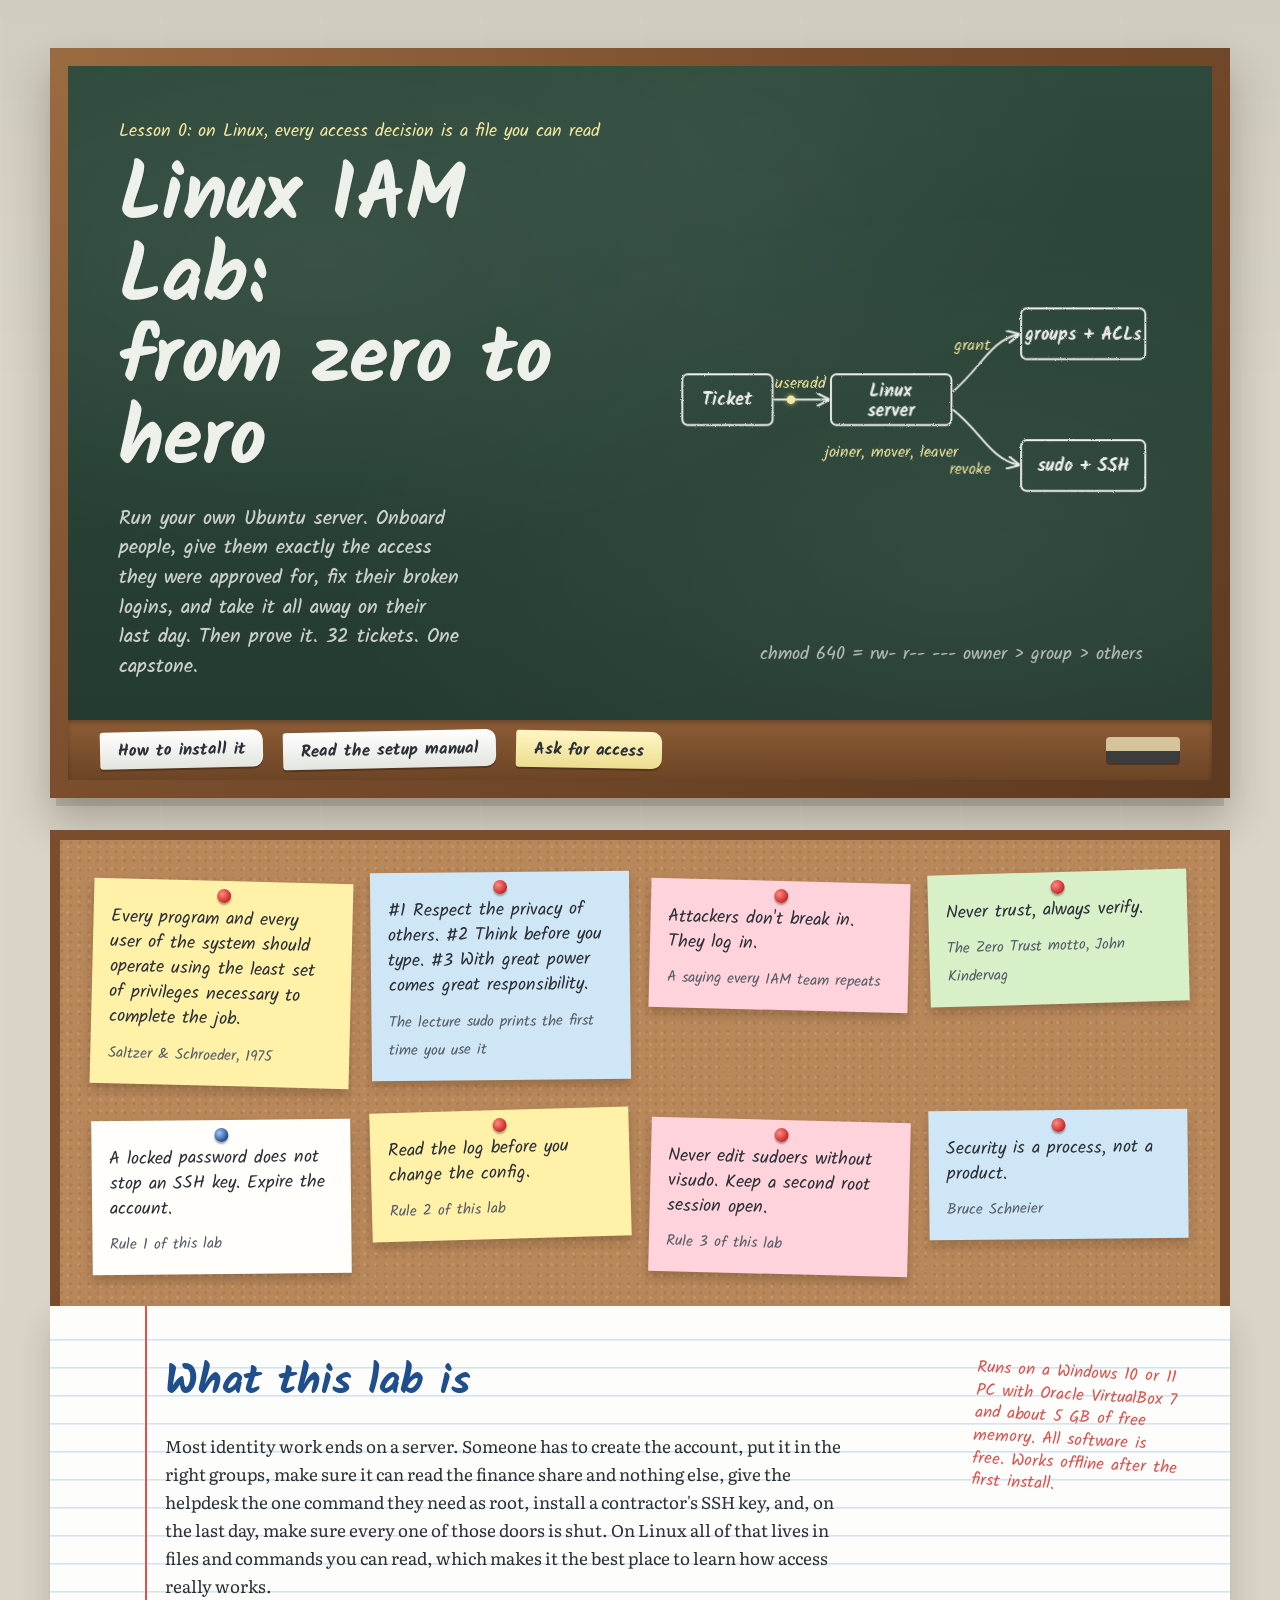
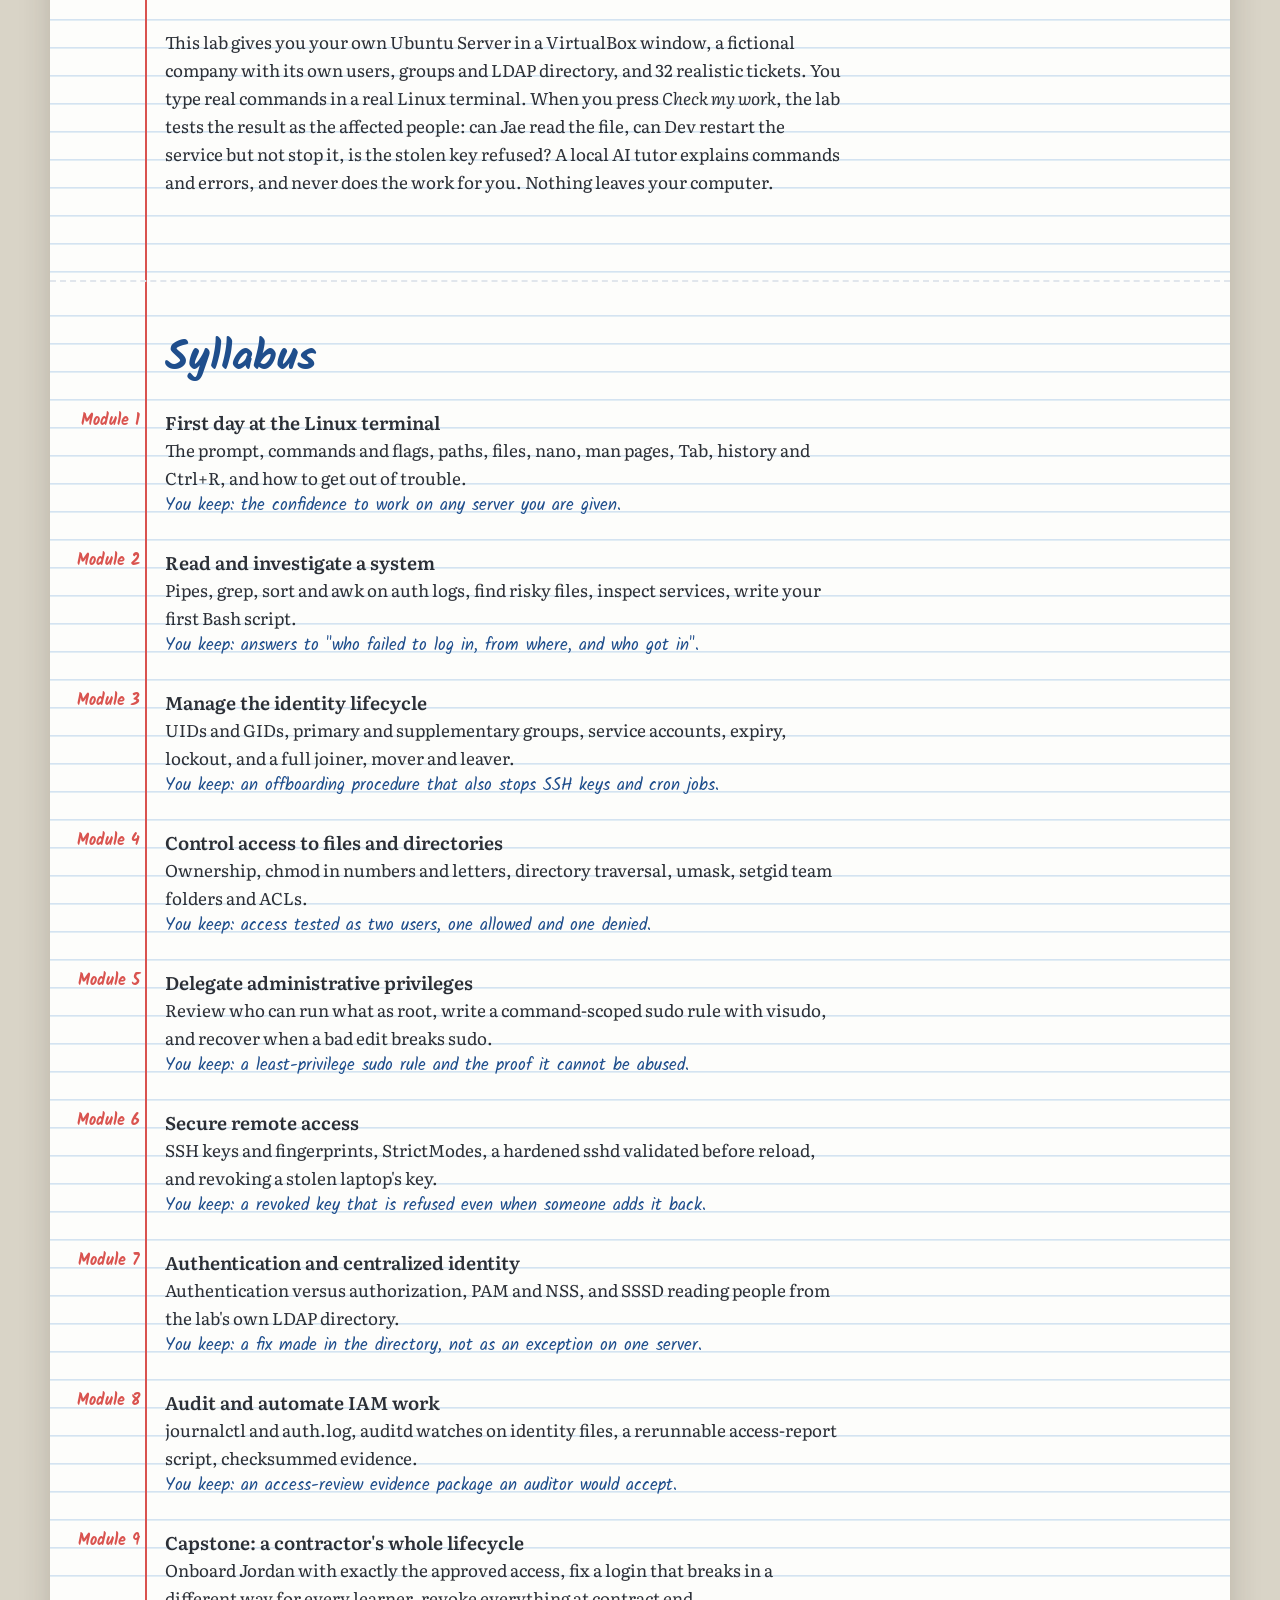
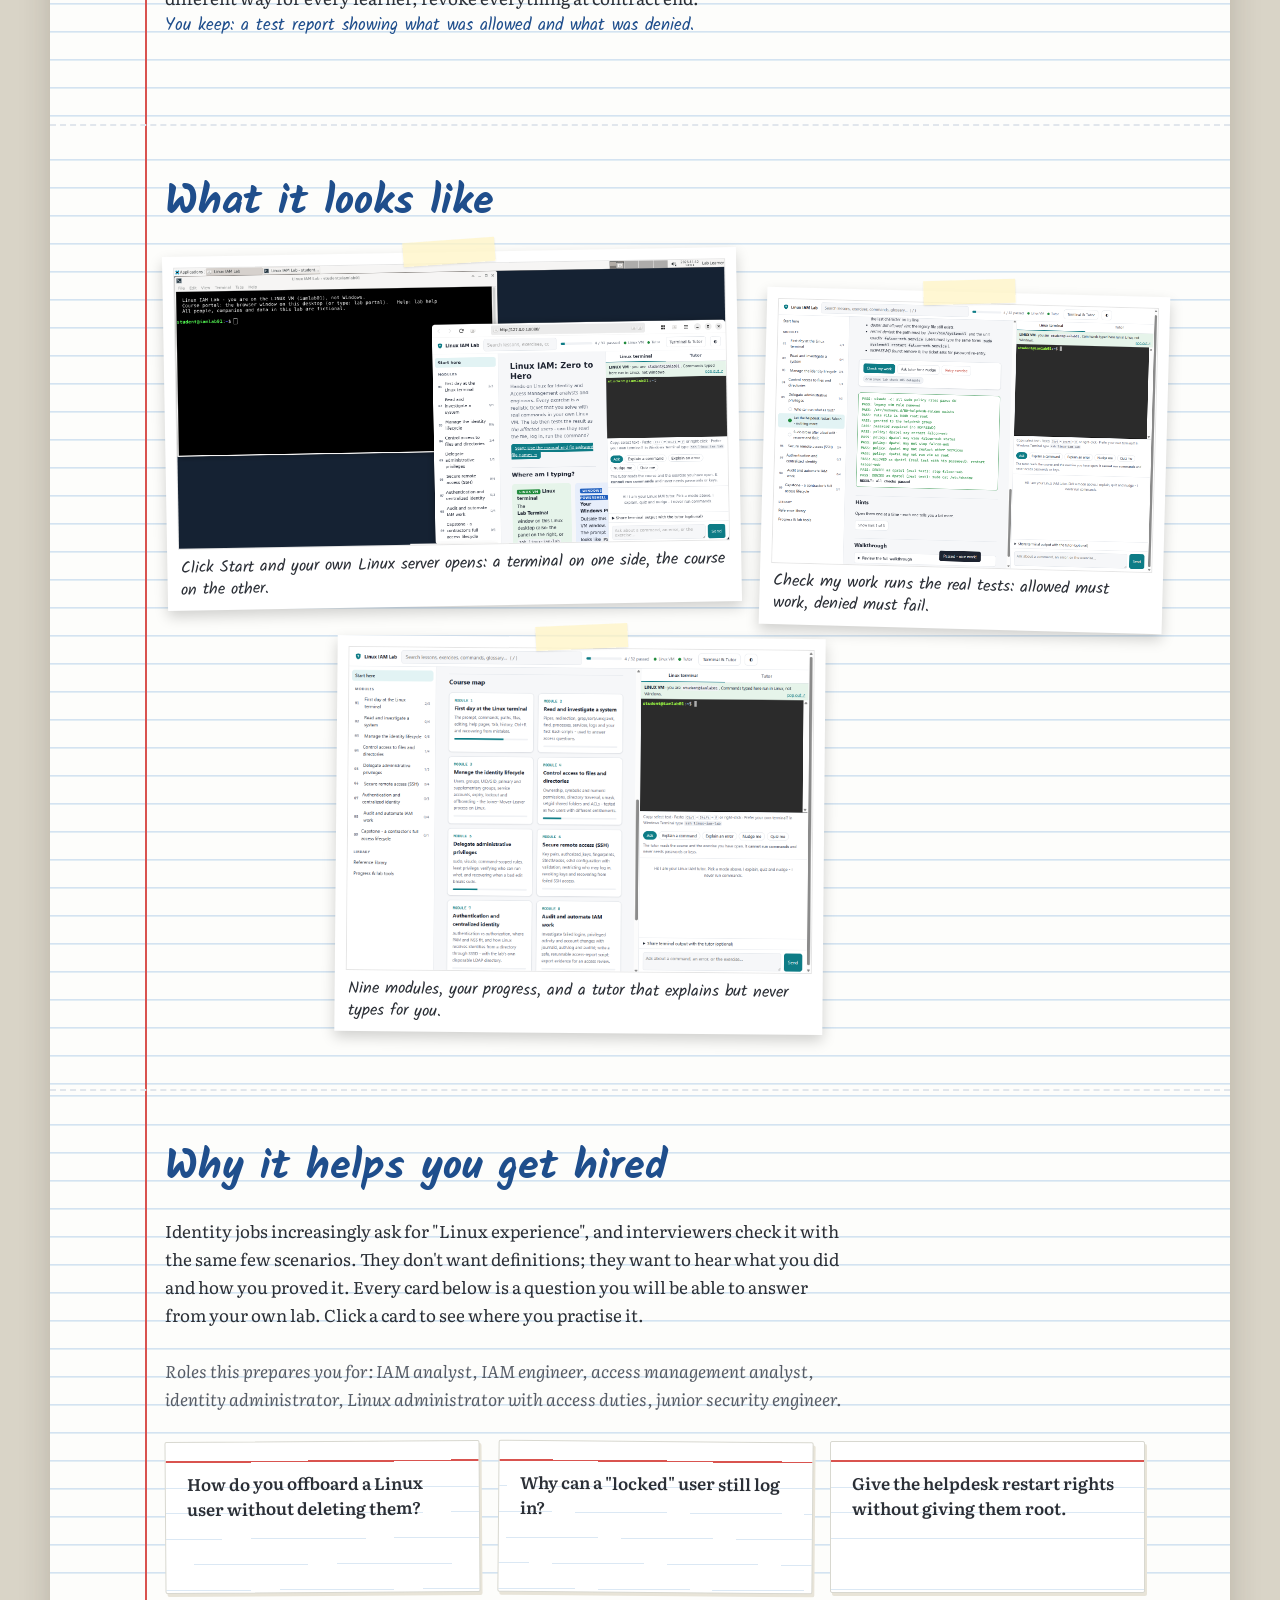
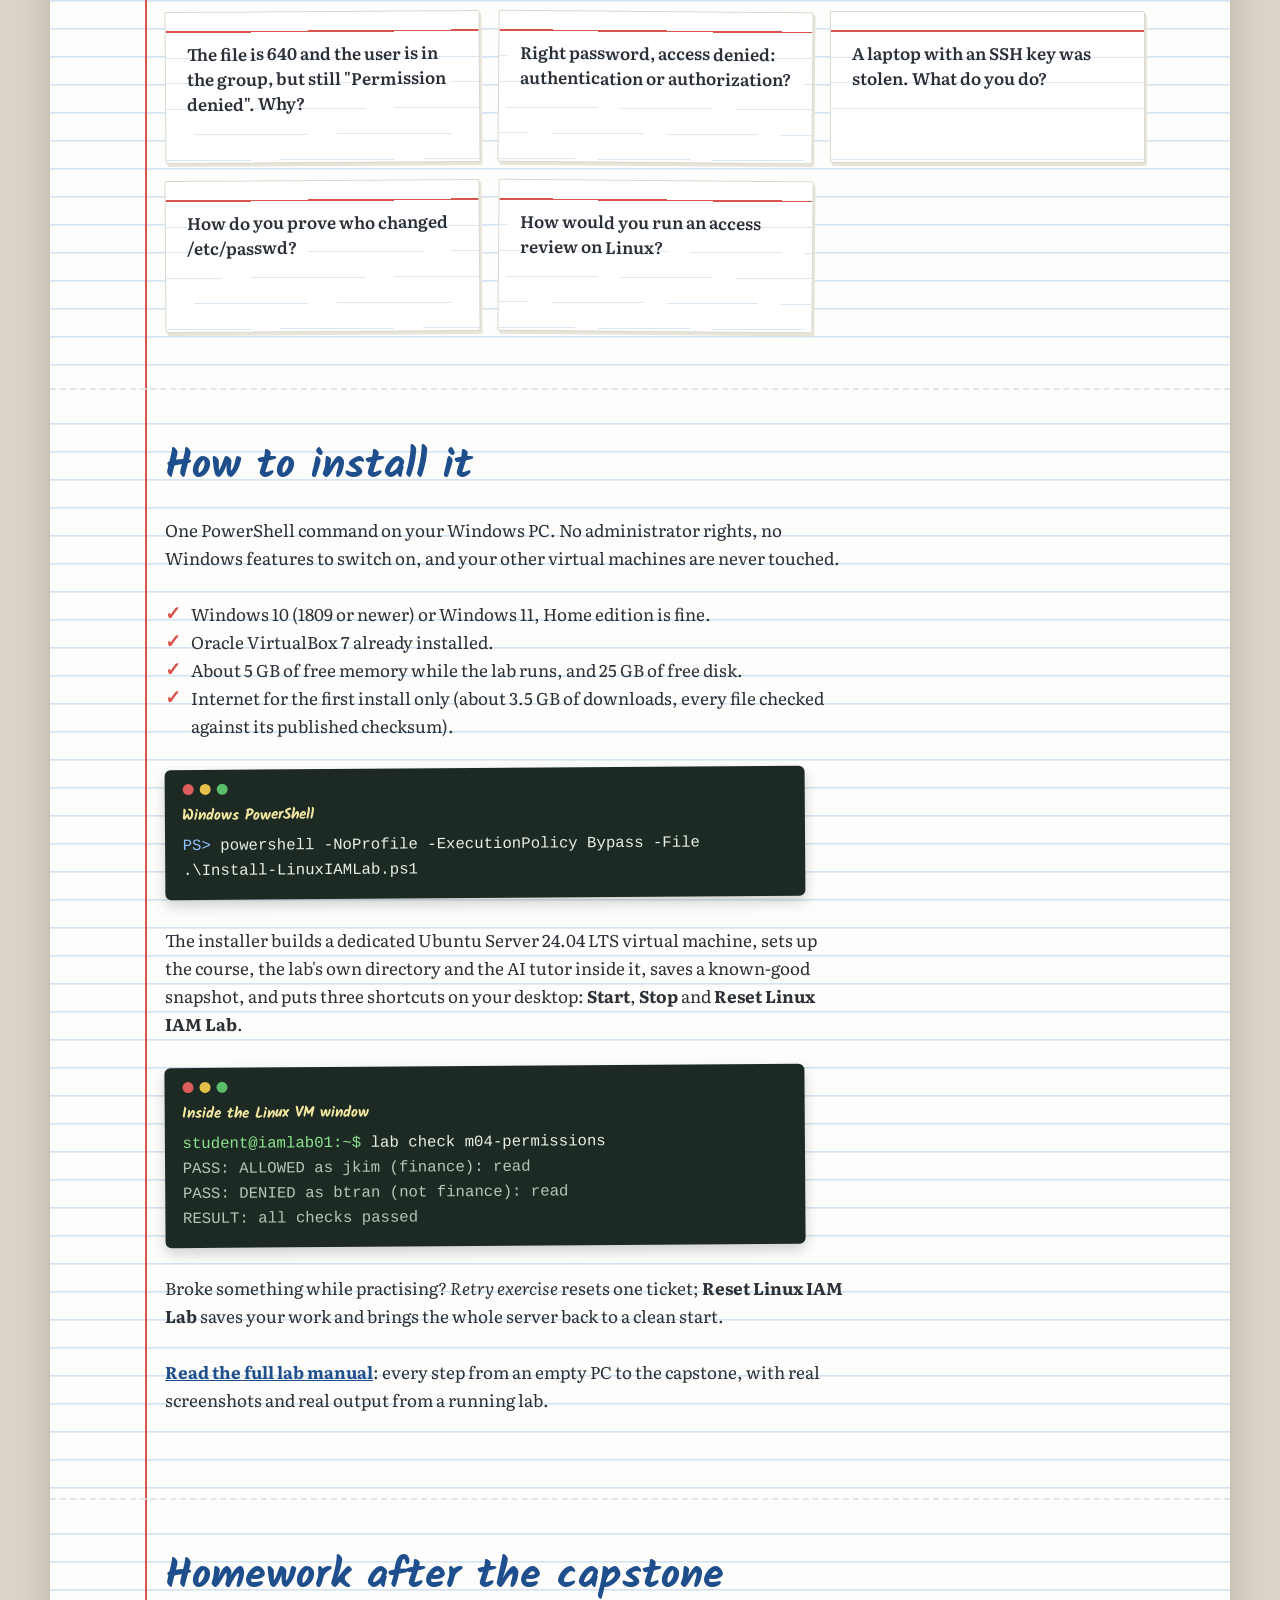
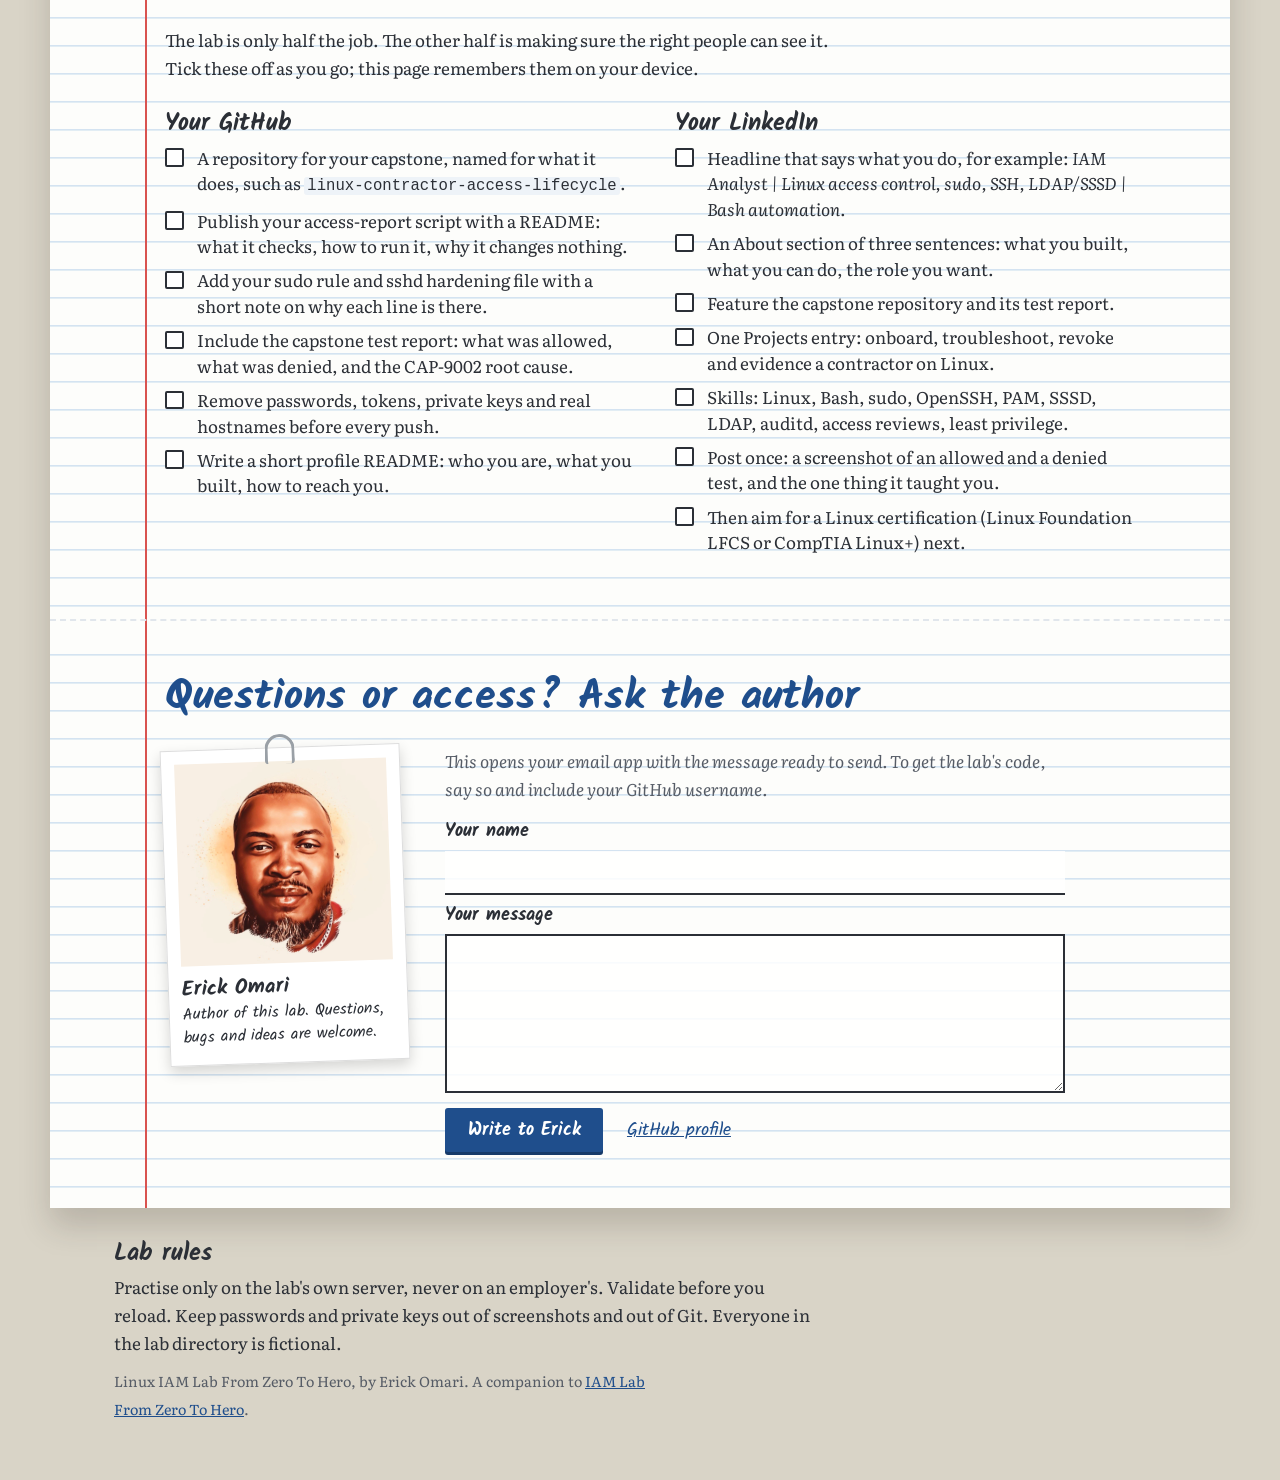
==== landing/index.html @ 00785019 "Linux IAM Zero-to-Hero lab: installer, VM course, tests, landing page and manual Windows installer a" ====
<!doctype html>
<html lang="en">
<head>
  <meta charset="utf-8" />
  <meta name="viewport" content="width=device-width, initial-scale=1" />
  <title>Linux IAM Lab From Zero To Hero</title>
  <meta name="description" content="A hands-on Linux lab for Identity and Access Management: your own Ubuntu server, real users, groups, permissions, sudo, SSH keys, PAM, SSSD and LDAP, 32 checked tickets and a contractor capstone." />
  <meta name="author" content="Erick Omari" />
  <meta property="og:title" content="Linux IAM Lab From Zero To Hero" />
  <meta property="og:description" content="Grant, troubleshoot, audit and revoke access on a real Linux server. 9 modules, 32 tickets, one capstone." />
  <meta property="og:image" content="img/01-linux-desktop.png" />
  <link rel="icon" href="img/favicon.svg" type="image/svg+xml" />
  <link rel="preconnect" href="https://fonts.googleapis.com" />
  <link rel="preconnect" href="https://fonts.gstatic.com" crossorigin />
  <link href="https://fonts.googleapis.com/css2?family=Kalam:wght@300;400;700&family=Literata:ital,opsz,wght@0,7..72,400;0,7..72,600;1,7..72,400&display=swap" rel="stylesheet" />
  <link rel="stylesheet" href="styles.css" />
</head>
<body>
  <a class="skip" href="#main">Skip to the lesson</a>

  <!-- The classroom wall: the one loud thing on the page -->
  <header class="wall">
    <div class="board">
      <div class="board__surface">
        <p class="board__date">Lesson 0: on Linux, every access decision is a file you can read</p>
        <h1 id="board-title" class="chalk chalk--title"><span class="write">Linux IAM Lab:</span> <span class="write write--2">from zero to hero</span></h1>
        <p id="board-sub" class="chalk board__sub">
          Run your own Ubuntu server. Onboard people, give them exactly the access
          they were approved for, fix their broken logins, and take it all away on
          their last day. Then prove it. 32 tickets. One capstone.
        </p>

        <svg class="board__diagram" viewBox="0 0 520 250" aria-hidden="true">
          <defs>
            <filter id="chalky" x="-5%" y="-5%" width="110%" height="110%">
              <feTurbulence type="fractalNoise" baseFrequency="0.9" numOctaves="2" seed="3" />
              <feDisplacementMap in="SourceGraphic" scale="2.2" />
            </filter>
            <marker id="tip" viewBox="0 0 10 10" refX="8" refY="5" markerWidth="7" markerHeight="7" orient="auto">
              <path d="M0 0 L10 5 L0 10" fill="none" stroke="#eef0ea" stroke-width="1.6" />
            </marker>
          </defs>
          <g class="draw" filter="url(#chalky)" fill="none" stroke="#eef0ea" stroke-width="2" stroke-linecap="round">
            <rect pathLength="1" x="12" y="98" width="96" height="54" rx="6" />
            <rect pathLength="1" x="170" y="98" width="128" height="54" rx="6" />
            <rect pathLength="1" x="372" y="28" width="132" height="54" rx="6" />
            <rect pathLength="1" x="372" y="168" width="132" height="54" rx="6" />
            <path pathLength="1" d="M110 125 L166 125" marker-end="url(#tip)" />
            <path pathLength="1" d="M300 116 C330 90, 340 62, 368 56" marker-end="url(#tip)" />
            <path pathLength="1" d="M300 136 C330 160, 340 188, 368 194" marker-end="url(#tip)" />
          </g>
          <g class="chalk-svg-text" filter="url(#chalky)">
            <text x="60" y="131" text-anchor="middle">Ticket</text>
            <text x="234" y="122" text-anchor="middle">Linux</text>
            <text x="234" y="143" text-anchor="middle">server</text>
            <text x="438" y="61" text-anchor="middle">groups + ACLs</text>
            <text x="438" y="201" text-anchor="middle">sudo + SSH</text>
            <text x="138" y="112" text-anchor="middle" class="tiny">useradd</text>
            <text x="320" y="72" text-anchor="middle" class="tiny">grant</text>
            <text x="318" y="204" text-anchor="middle" class="tiny">revoke</text>
            <text x="234" y="186" text-anchor="middle" class="tiny">joiner, mover, leaver</text>
          </g>
          <g class="chalk-dots" aria-hidden="true">
            <circle r="4.5" opacity="0"><animateMotion dur="3.2s" begin="2.8s" repeatCount="indefinite" calcMode="linear" keyPoints="0;1;1" keyTimes="0;0.3;1" path="M110 125 L166 125" /><animate attributeName="opacity" dur="3.2s" begin="2.8s" repeatCount="indefinite" values="1;1;0;0" keyTimes="0;0.3;0.31;1" /></circle>
            <circle r="4.5" opacity="0"><animateMotion dur="3.2s" begin="2.8s" repeatCount="indefinite" calcMode="linear" keyPoints="0;0;1;1" keyTimes="0;0.36;0.78;1" path="M300 116 C330 90, 340 62, 368 56" /><animate attributeName="opacity" dur="3.2s" begin="2.8s" repeatCount="indefinite" values="0;0;1;1;0;0" keyTimes="0;0.35;0.36;0.78;0.79;1" /></circle>
            <circle r="4.5" opacity="0"><animateMotion dur="3.2s" begin="2.8s" repeatCount="indefinite" calcMode="linear" keyPoints="0;0;1;1" keyTimes="0;0.36;0.78;1" path="M300 136 C330 160, 340 188, 368 194" /><animate attributeName="opacity" dur="3.2s" begin="2.8s" repeatCount="indefinite" values="0;0;1;1;0;0" keyTimes="0;0.35;0.36;0.78;0.79;1" /></circle>
          </g>
        </svg>
      </div>
      <div class="board__tray">
        <a class="chalkstick" href="#setup-title">How to install it</a>
        <a class="chalkstick" href="manual.html">Read the setup manual</a>
        <a class="chalkstick chalkstick--yellow" href="#contact-title" data-ask-access>Ask for access</a>
        <span class="eraser" aria-hidden="true"></span>
      </div>
    </div>

    <!-- Corkboard of quotes -->
    <section class="cork" aria-labelledby="quotes-title">
      <h2 id="quotes-title" class="visually-hidden">Words to remember</h2>
      <figure class="note note--yellow">
        <blockquote>Every program and every user of the system should operate using the least set of privileges necessary to complete the job.</blockquote>
        <figcaption>Saltzer &amp; Schroeder, 1975</figcaption>
      </figure>
      <figure class="note note--blue">
        <blockquote>#1 Respect the privacy of others. #2 Think before you type. #3 With great power comes great responsibility.</blockquote>
        <figcaption>The lecture sudo prints the first time you use it</figcaption>
      </figure>
      <figure class="note note--pink">
        <blockquote>Attackers don't break in. They log in.</blockquote>
        <figcaption>A saying every IAM team repeats</figcaption>
      </figure>
      <figure class="note note--green">
        <blockquote>Never trust, always verify.</blockquote>
        <figcaption>The Zero Trust motto, John Kindervag</figcaption>
      </figure>
      <figure class="note note--white">
        <blockquote>A locked password does not stop an SSH key. Expire the account.</blockquote>
        <figcaption>Rule 1 of this lab</figcaption>
      </figure>
      <figure class="note note--yellow">
        <blockquote>Read the log before you change the config.</blockquote>
        <figcaption>Rule 2 of this lab</figcaption>
      </figure>
      <figure class="note note--pink">
        <blockquote>Never edit sudoers without visudo. Keep a second root session open.</blockquote>
        <figcaption>Rule 3 of this lab</figcaption>
      </figure>
      <figure class="note note--blue">
        <blockquote>Security is a process, not a product.</blockquote>
        <figcaption>Bruce Schneier</figcaption>
      </figure>
    </section>
  </header>

  <main id="main" class="book">

    <!-- What the course is -->
    <section class="page" aria-labelledby="about-title">
      <h2 id="about-title" class="hand">What this lab is</h2>
      <p>
        Most identity work ends on a server. Someone has to create the account, put it in
        the right groups, make sure it can read the finance share and nothing else, give the
        helpdesk the one command they need as root, install a contractor's SSH key, and, on the
        last day, make sure every one of those doors is shut. On Linux all of that lives in
        files and commands you can read, which makes it the best place to learn how access
        really works.
      </p>
      <p>
        This lab gives you your own Ubuntu Server in a VirtualBox window, a fictional company
        with its own users, groups and LDAP directory, and 32 realistic tickets. You type real
        commands in a real Linux terminal. When you press <em>Check my work</em>, the lab tests
        the result as the affected people: can Jae read the file, can Dev restart the service but
        not stop it, is the stolen key refused? A local AI tutor explains commands and errors,
        and never does the work for you. Nothing leaves your computer.
      </p>
      <aside class="margin-note">Runs on a Windows 10 or 11 PC with Oracle VirtualBox 7 and about 5&nbsp;GB of free memory. All software is free. Works offline after the first install.</aside>
    </section>

    <!-- Syllabus: a real sequence, so it is numbered -->
    <section class="page" aria-labelledby="syllabus-title">
      <h2 id="syllabus-title" class="hand">Syllabus</h2>
      <ol class="syllabus">
        <li value="1">
          <h3>First day at the Linux terminal</h3>
          <p>The prompt, commands and flags, paths, files, nano, man pages, Tab, history and Ctrl+R, and how to get out of trouble.</p>
          <p class="proof">You keep: the confidence to work on any server you are given.</p>
        </li>
        <li value="2">
          <h3>Read and investigate a system</h3>
          <p>Pipes, grep, sort and awk on auth logs, find risky files, inspect services, write your first Bash script.</p>
          <p class="proof">You keep: answers to "who failed to log in, from where, and who got in".</p>
        </li>
        <li value="3">
          <h3>Manage the identity lifecycle</h3>
          <p>UIDs and GIDs, primary and supplementary groups, service accounts, expiry, lockout, and a full joiner, mover and leaver.</p>
          <p class="proof">You keep: an offboarding procedure that also stops SSH keys and cron jobs.</p>
        </li>
        <li value="4">
          <h3>Control access to files and directories</h3>
          <p>Ownership, chmod in numbers and letters, directory traversal, umask, setgid team folders and ACLs.</p>
          <p class="proof">You keep: access tested as two users, one allowed and one denied.</p>
        </li>
        <li value="5">
          <h3>Delegate administrative privileges</h3>
          <p>Review who can run what as root, write a command-scoped sudo rule with visudo, and recover when a bad edit breaks sudo.</p>
          <p class="proof">You keep: a least-privilege sudo rule and the proof it cannot be abused.</p>
        </li>
        <li value="6">
          <h3>Secure remote access</h3>
          <p>SSH keys and fingerprints, StrictModes, a hardened sshd validated before reload, and revoking a stolen laptop's key.</p>
          <p class="proof">You keep: a revoked key that is refused even when someone adds it back.</p>
        </li>
        <li value="7">
          <h3>Authentication and centralized identity</h3>
          <p>Authentication versus authorization, PAM and NSS, and SSSD reading people from the lab's own LDAP directory.</p>
          <p class="proof">You keep: a fix made in the directory, not as an exception on one server.</p>
        </li>
        <li value="8">
          <h3>Audit and automate IAM work</h3>
          <p>journalctl and auth.log, auditd watches on identity files, a rerunnable access-report script, checksummed evidence.</p>
          <p class="proof">You keep: an access-review evidence package an auditor would accept.</p>
        </li>
        <li value="9">
          <h3>Capstone: a contractor's whole lifecycle</h3>
          <p>Onboard Jordan with exactly the approved access, fix a login that breaks in a different way for every learner, revoke everything at contract end.</p>
          <p class="proof">You keep: a test report showing what was allowed and what was denied.</p>
        </li>
      </ol>
    </section>

    <!-- Real screenshots, taped in -->
    <section class="page page--photos" aria-labelledby="photos-title">
      <h2 id="photos-title" class="hand">What it looks like</h2>
      <div class="photos">
        <figure class="photo photo--a">
          <img src="img/01-linux-desktop.png" alt="The Linux IAM Lab VM window: an Ubuntu desktop logged in as student with a Linux terminal and the course portal open side by side" loading="lazy" width="1920" height="979" />
          <figcaption>Click Start and your own Linux server opens: a terminal on one side, the course on the other.</figcaption>
        </figure>
        <figure class="photo photo--b">
          <img src="img/03-check-my-work.png" alt="An exercise page with Check my work results: green PASS lines for allowed and denied sudo tests" loading="lazy" width="1440" height="1000" />
          <figcaption>Check my work runs the real tests: allowed must work, denied must fail.</figcaption>
        </figure>
        <figure class="photo photo--c">
          <img src="img/02-course-map.png" alt="The course map: nine modules with progress bars, next to the Linux terminal and the tutor" loading="lazy" width="1440" height="1000" />
          <figcaption>Nine modules, your progress, and a tutor that explains but never types for you.</figcaption>
        </figure>
      </div>
    </section>

    <!-- Hiring: flashcards -->
    <section class="page" aria-labelledby="hire-title">
      <h2 id="hire-title" class="hand">Why it helps you get hired</h2>
      <p>
        Identity jobs increasingly ask for "Linux experience", and interviewers check it with
        the same few scenarios. They don't want definitions; they want to hear what you did and
        how you proved it. Every card below is a question you will be able to answer from your
        own lab. Click a card to see where you practise it.
      </p>
      <p class="roles">
        Roles this prepares you for: IAM analyst, IAM engineer, access management analyst,
        identity administrator, Linux administrator with access duties, junior security engineer.
      </p>
      <ul class="cards">
        <li><button class="card" aria-expanded="false">
          <span class="card__q">How do you offboard a Linux user without deleting them?</span>
          <span class="card__a">Module 3. Lock, expire, nologin shell, remove groups, cron and sessions, archive the home, and test the key is refused.</span>
        </button></li>
        <li><button class="card" aria-expanded="false">
          <span class="card__q">Why can a "locked" user still log in?</span>
          <span class="card__a">Modules 3 and 6. A password lock does not stop SSH keys. You will see it happen, then fix it.</span>
        </button></li>
        <li><button class="card" aria-expanded="false">
          <span class="card__q">Give the helpdesk restart rights without giving them root.</span>
          <span class="card__a">Module 5. A command-scoped sudo rule, checked with visudo, tested as the user: restart allowed, stop denied.</span>
        </button></li>
        <li><button class="card" aria-expanded="false">
          <span class="card__q">The file is 640 and the user is in the group, but still "Permission denied". Why?</span>
          <span class="card__a">Module 4. namei -l the path: a parent folder is missing x, or the user has not logged in again since the change.</span>
        </button></li>
        <li><button class="card" aria-expanded="false">
          <span class="card__q">Right password, access denied: authentication or authorization?</span>
          <span class="card__a">Module 7. The PAM account phase said no. Fix it in the directory group, not on one server.</span>
        </button></li>
        <li><button class="card" aria-expanded="false">
          <span class="card__q">A laptop with an SSH key was stolen. What do you do?</span>
          <span class="card__a">Module 6. Remove the key by fingerprint, add it to RevokedKeys, and check the logs for its use.</span>
        </button></li>
        <li><button class="card" aria-expanded="false">
          <span class="card__q">How do you prove who changed /etc/passwd?</span>
          <span class="card__a">Module 8. auditd watches with a key; ausearch shows the auid, the person behind sudo.</span>
        </button></li>
        <li><button class="card" aria-expanded="false">
          <span class="card__q">How would you run an access review on Linux?</span>
          <span class="card__a">Module 8. A read-only, rerunnable report script, plus checksummed evidence of users, groups, sudo rules and keys.</span>
        </button></li>
      </ul>
    </section>

    <!-- Setup -->
    <section class="page" aria-labelledby="setup-title">
      <h2 id="setup-title" class="hand">How to install it</h2>
      <p>One PowerShell command on your Windows PC. No administrator rights, no Windows features to switch on, and your other virtual machines are never touched.</p>
      <ul class="facts">
        <li>Windows 10 (1809 or newer) or Windows 11, Home edition is fine.</li>
        <li>Oracle VirtualBox 7 already installed.</li>
        <li>About 5&nbsp;GB of free memory while the lab runs, and 25&nbsp;GB of free disk.</li>
        <li>Internet for the first install only (about 3.5&nbsp;GB of downloads, every file checked against its published checksum).</li>
      </ul>
      <div class="term" role="img" aria-label="PowerShell command to install the lab">
        <div class="term__bar"><span></span><span></span><span></span></div>
        <span class="term__where">Windows PowerShell</span><br />
        <span class="ps">PS&gt;</span> <code>powershell -NoProfile -ExecutionPolicy Bypass -File .\Install-LinuxIAMLab.ps1</code>
      </div>
      <p>
        The installer builds a dedicated Ubuntu Server 24.04 LTS virtual machine, sets up the
        course, the lab's own directory and the AI tutor inside it, saves a known-good snapshot,
        and puts three shortcuts on your desktop: <strong>Start</strong>, <strong>Stop</strong>
        and <strong>Reset Linux IAM Lab</strong>.
      </p>
      <div class="term" role="img" aria-label="What you see in the Linux terminal">
        <div class="term__bar"><span></span><span></span><span></span></div>
        <span class="term__where">Inside the Linux VM window</span><br />
        <span class="lx">student@iamlab01:~$</span> <code>lab check m04-permissions</code><br />
        <span class="out">PASS: ALLOWED as jkim (finance): read<br />PASS: DENIED as btran (not finance): read<br />RESULT: all checks passed</span>
      </div>
      <p>Broke something while practising? <em>Retry exercise</em> resets one ticket; <strong>Reset Linux IAM Lab</strong> saves your work and brings the whole server back to a clean start.</p>
      <p><a href="manual.html"><strong>Read the full lab manual</strong></a>: every step from an empty PC to the capstone, with real screenshots and real output from a running lab.</p>
    </section>

    <!-- Homework: checklists -->
    <section class="page" aria-labelledby="hw-title">
      <h2 id="hw-title" class="hand">Homework after the capstone</h2>
      <p>The lab is only half the job. The other half is making sure the right people can see it. Tick these off as you go; this page remembers them on your device.</p>

      <div class="homework">
        <fieldset class="checklist" data-list="github">
          <legend class="hand">Your GitHub</legend>
          <label><input type="checkbox" /><span>A repository for your capstone, named for what it does, such as <code>linux-contractor-access-lifecycle</code>.</span></label>
          <label><input type="checkbox" /><span>Publish your access-report script with a README: what it checks, how to run it, why it changes nothing.</span></label>
          <label><input type="checkbox" /><span>Add your sudo rule and sshd hardening file with a short note on why each line is there.</span></label>
          <label><input type="checkbox" /><span>Include the capstone test report: what was allowed, what was denied, and the CAP-9002 root cause.</span></label>
          <label><input type="checkbox" /><span>Remove passwords, tokens, private keys and real hostnames before every push.</span></label>
          <label><input type="checkbox" /><span>Write a short profile README: who you are, what you built, how to reach you.</span></label>
        </fieldset>

        <fieldset class="checklist" data-list="linkedin">
          <legend class="hand">Your LinkedIn</legend>
          <label><input type="checkbox" /><span>Headline that says what you do, for example: <em>IAM Analyst | Linux access control, sudo, SSH, LDAP/SSSD | Bash automation</em>.</span></label>
          <label><input type="checkbox" /><span>An About section of three sentences: what you built, what you can do, the role you want.</span></label>
          <label><input type="checkbox" /><span>Feature the capstone repository and its test report.</span></label>
          <label><input type="checkbox" /><span>One Projects entry: onboard, troubleshoot, revoke and evidence a contractor on Linux.</span></label>
          <label><input type="checkbox" /><span>Skills: Linux, Bash, sudo, OpenSSH, PAM, SSSD, LDAP, auditd, access reviews, least privilege.</span></label>
          <label><input type="checkbox" /><span>Post once: a screenshot of an allowed and a denied test, and the one thing it taught you.</span></label>
          <label><input type="checkbox" /><span>Then aim for a Linux certification (Linux Foundation LFCS or CompTIA Linux+) next.</span></label>
        </fieldset>
      </div>
      <p class="done-stamp" hidden>Homework complete. Go apply.</p>
    </section>

    <!-- Contact -->
    <section class="page page--contact" aria-labelledby="contact-title">
      <h2 id="contact-title" class="hand">Questions or access? Ask the author</h2>
      <div class="contact">
        <figure class="idcard">
          <img src="img/author.jpg" alt="Portrait of Erick Omari" width="300" height="285" loading="lazy" />
          <figcaption>
            <strong>Erick Omari</strong>
            Author of this lab. Questions, bugs and ideas are welcome.
          </figcaption>
        </figure>

        <form class="letter" id="contact-form" novalidate>
          <p class="letter__hint">This opens your email app with the message ready to send. To get the lab's code, say so and include your GitHub username.</p>
          <label for="c-name">Your name</label>
          <input id="c-name" name="name" autocomplete="name" required />
          <label for="c-msg">Your message</label>
          <textarea id="c-msg" name="message" rows="5" required></textarea>
          <p class="letter__error" role="alert" hidden>Write your name and a message first.</p>
          <div class="letter__actions">
            <button type="submit" class="pen">Write to Erick</button>
            <a class="link" href="https://github.com/pitchiluxe">GitHub profile</a>
            <a class="link" id="linkedin-link" href="#" hidden>LinkedIn</a>
          </div>
        </form>
      </div>
    </section>
  </main>

  <footer class="rules">
    <h2 class="hand">Lab rules</h2>
    <p>Practise only on the lab's own server, never on an employer's. Validate before you reload. Keep passwords and private keys out of screenshots and out of Git. Everyone in the lab directory is fictional.</p>
    <p class="small">Linux IAM Lab From Zero To Hero, by Erick Omari. A companion to <a href="https://iam-lab-from-zero-to-hero.vercel.app/">IAM Lab From Zero To Hero</a>.</p>
  </footer>

  <script src="app.js"></script>
</body>
</html>
---- landing/styles.css ----
/* Linux IAM Lab landing page: same classroom as the IAM Lab site. One loud thing (the chalkboard); the rest is a quiet exercise book. */
:root {
  --board: #2e4a3c;
  --board-dark: #243b30;
  --chalk: #eef0ea;
  --chalk-dim: #c9d1c8;
  --chalk-yellow: #f3e7a1;
  --wood: #7a4e2d;
  --wood-light: #9a6a41;
  --wall: #d9d4c7;
  --cork: #b8875a;
  --paper: #fdfdfb;
  --rule: #b9d3ea;
  --margin: #d9534f;
  --graphite: #2b2f36;
  --graphite-soft: #565c66;
  --ink-blue: #1f4e8c;
  --note-yellow: #fff1a8;
  --note-blue: #cfe6f7;
  --note-pink: #ffd3dc;
  --note-green: #d7f0c8;
  --hand: 'Kalam', 'Segoe Print', 'Bradley Hand', cursive;
  --text: 'Literata', Georgia, 'Times New Roman', serif;
  --line: 1.75rem; /* exercise book ruling, also the body line-height */
}

*, *::before, *::after { box-sizing: border-box; }
html { -webkit-text-size-adjust: 100%; }
body {
  margin: 0;
  background: var(--wall);
  color: var(--graphite);
  font: 400 1.0625rem/var(--line) var(--text);
}
img { max-width: 100%; height: auto; display: block; }
a { color: var(--ink-blue); }
code { font-family: Consolas, 'Courier New', monospace; font-size: 0.92em; background: #eef3f8; padding: 0 0.2em; border-radius: 3px; }
:focus-visible { outline: 3px solid var(--ink-blue); outline-offset: 3px; }

.skip { position: absolute; left: -999px; top: 0; background: var(--paper); padding: 0.5rem 1rem; z-index: 10; }
.skip:focus { left: 1rem; }
.visually-hidden { position: absolute; width: 1px; height: 1px; overflow: hidden; clip: rect(0 0 0 0); white-space: nowrap; }
.hand { font-family: var(--hand); font-weight: 700; }

/* ---------- The wall and the chalkboard ---------- */
.wall {
  padding: clamp(1rem, 4vw, 3rem) clamp(0.75rem, 3vw, 2rem) 0;
  background:
    linear-gradient(180deg, rgba(0,0,0,0.04), transparent 30%),
    repeating-linear-gradient(90deg, rgba(255,255,255,0.05) 0 2px, transparent 2px 160px),
    var(--wall);
}
.board {
  max-width: 1180px;
  margin: 0 auto;
  border: clamp(12px, 1.6vw, 18px) solid var(--wood);
  border-image: linear-gradient(135deg, var(--wood-light), var(--wood) 40%, #5e3a20) 1;
  box-shadow: 0 14px 0 -6px rgba(0,0,0,0.12), 0 22px 40px rgba(40, 30, 20, 0.28);
}
.board__surface {
  position: relative;
  display: grid;
  grid-template-columns: minmax(0, 1.05fr) minmax(0, 1fr);
  grid-template-areas: "date diagram" "title diagram" "sub diagram";
  align-items: start;
  column-gap: clamp(1rem, 3vw, 3rem);
  padding: clamp(1.25rem, 4vw, 3.25rem) clamp(1.25rem, 4vw, 3.5rem) clamp(1.5rem, 3vw, 2.5rem);
  color: var(--chalk);
  background:
    radial-gradient(ellipse at 22% 30%, rgba(255,255,255,0.07), transparent 45%),
    radial-gradient(ellipse at 78% 75%, rgba(255,255,255,0.06), transparent 50%),
    radial-gradient(ellipse at 60% 10%, rgba(255,255,255,0.04), transparent 35%),
    linear-gradient(180deg, var(--board), var(--board-dark));
}
/* faint ghost of last week's lesson, half wiped */
.board__surface::before {
  content: "chmod 640 = rw- r-- ---   owner > group > others";
  position: absolute; right: 6%; bottom: 8%;
  font: 400 1.1rem var(--hand); color: rgba(238,240,234,0.55);
  text-shadow: 0 0 1px rgba(238,240,234,0.35);
  transform: rotate(-3deg); pointer-events: none;
}
.board__date { grid-area: date; margin: 0 0 0.75rem; font: 400 1.1rem var(--hand); color: var(--chalk-yellow); }
.chalk { font-family: var(--hand); text-shadow: 0 0 1px rgba(238,240,234,0.5), 1px 1px 0 rgba(0,0,0,0.15); }
.chalk--title {
  grid-area: title;
  margin: 0;
  font-weight: 700;
  font-size: clamp(2.6rem, 6.4vw, 5rem);
  line-height: 1.02;
  letter-spacing: -0.01em;
}
.write { display: inline-block; }
.board__sub { grid-area: sub; max-width: 34ch; margin: 1.25rem 0 0; font-size: clamp(1.15rem, 1.6vw, 1.35rem); line-height: 1.45; color: var(--chalk-dim); }
.board__diagram { grid-area: diagram; width: 100%; height: auto; align-self: center; }
.chalk-svg-text { font: 700 19px var(--hand); fill: var(--chalk); }
.chalk-svg-text .tiny { font-weight: 400; font-size: 17px; fill: var(--chalk-yellow); }

.chalk-dots circle { fill: var(--chalk-yellow); filter: drop-shadow(0 0 3px rgba(243,231,161,0.8)); }

/* The board comes alive once: title written, diagram drawn stroke by stroke, labels
   chalked in, then a dot of chalk keeps carrying identities along the arrows. */
@media (prefers-reduced-motion: no-preference) {
  .write { clip-path: inset(0 100% 0 0); animation: write 900ms 150ms cubic-bezier(.6,.1,.3,1) forwards; }
  .write--2 { animation-delay: 1000ms; animation-duration: 1300ms; }
  @keyframes write { to { clip-path: inset(0 0 0 0); } }

  .board__diagram .draw > [pathLength] {
    stroke-dasharray: 1 1; stroke-dashoffset: 1; opacity: 0;
    animation: chalk-draw 650ms cubic-bezier(.5,.1,.3,1) forwards;
  }
  .board__diagram .draw > :nth-child(1) { animation-delay: 0.5s; }
  .board__diagram .draw > :nth-child(2) { animation-delay: 0.75s; }
  .board__diagram .draw > :nth-child(3) { animation-delay: 1.0s; }
  .board__diagram .draw > :nth-child(4) { animation-delay: 1.25s; }
  .board__diagram .draw > :nth-child(5) { animation-delay: 1.5s; }
  .board__diagram .draw > :nth-child(6) { animation-delay: 1.75s; }
  .board__diagram .draw > :nth-child(7) { animation-delay: 2.0s; }
  @keyframes chalk-draw { 0% { opacity: 0; } 8% { opacity: 1; } 100% { opacity: 1; stroke-dashoffset: 0; } }

  .board__diagram .chalk-svg-text text { opacity: 0; animation: chalk-in 500ms ease-out forwards; }
  .board__diagram .chalk-svg-text text:nth-child(-n+4) { animation-delay: 1.1s; }
  .board__diagram .chalk-svg-text text:nth-child(n+5) { animation-delay: 2.2s; }
  @keyframes chalk-in { from { opacity: 0; transform: translateY(3px); } to { opacity: 1; transform: none; } }

  /* the dashed "review" loop keeps flowing back to the start */
  .board__diagram .flow { opacity: 0; animation: chalk-in 500ms 2.2s forwards, march 1.1s 2.2s linear infinite; }
  @keyframes march { to { stroke-dashoffset: -24; } }

  /* the half-wiped aside is chalked in last */
  .board__surface::before { opacity: 0; animation: chalk-in 900ms 2.8s ease-out forwards; }

  /* sticky notes get pinned up one by one, and wiggle when you point at them */
  .note { animation: pin-up 520ms cubic-bezier(.3,1.4,.5,1) backwards; }
  .note:nth-of-type(1) { animation-delay: 0.3s; } .note:nth-of-type(2) { animation-delay: 0.42s; }
  .note:nth-of-type(3) { animation-delay: 0.54s; } .note:nth-of-type(4) { animation-delay: 0.66s; }
  .note:nth-of-type(5) { animation-delay: 0.78s; } .note:nth-of-type(6) { animation-delay: 0.9s; }
  .note:nth-of-type(7) { animation-delay: 1.02s; } .note:nth-of-type(8) { animation-delay: 1.14s; }
  @keyframes pin-up { from { opacity: 0; translate: 0 -18px; scale: 1.06; } }
  .note { transition: rotate 250ms ease, translate 250ms ease, box-shadow 250ms ease; }
  .note:hover { rotate: 2deg; translate: 0 -4px; box-shadow: 0 12px 18px rgba(40, 25, 10, 0.3); }
}
@media (prefers-reduced-motion: reduce) {
  .chalk-dots { display: none; }
}

.board__tray {
  display: flex; flex-wrap: wrap; align-items: center; gap: 0.75rem 1.25rem;
  padding: 0.7rem clamp(1rem, 3vw, 2rem);
  background: linear-gradient(180deg, #8d5d36, #6c4425);
  box-shadow: inset 0 3px 4px rgba(0,0,0,0.25);
}
.chalkstick {
  display: inline-block;
  padding: 0.35rem 1.1rem 0.3rem;
  font: 700 1.05rem var(--hand);
  color: var(--graphite);
  text-decoration: none;
  background: linear-gradient(180deg, #ffffff, #e3e5df);
  border-radius: 3px 10px 10px 3px;
  box-shadow: 0 2px 0 rgba(0,0,0,0.25);
  transform: rotate(-1.2deg);
}
.chalkstick--yellow { background: linear-gradient(180deg, #fff6c4, #ecdd8f); transform: rotate(1deg); }
.chalkstick:hover { transform: translateY(-2px) rotate(-1.2deg); }
.chalkstick--yellow:hover { transform: translateY(-2px) rotate(1deg); }
.eraser {
  margin-left: auto; width: 74px; height: 26px; border-radius: 4px;
  background: linear-gradient(180deg, #d6c39a 0 55%, #3c3c3c 55%);
  box-shadow: 0 2px 0 rgba(0,0,0,0.3);
}

/* ---------- Corkboard of quotes ---------- */
.cork {
  max-width: 1180px;
  margin: clamp(1.25rem, 3vw, 2rem) auto 0;
  padding: clamp(1.25rem, 3vw, 2rem);
  display: grid;
  grid-template-columns: repeat(auto-fit, minmax(210px, 1fr));
  gap: 1.5rem 1.25rem;
  align-items: start;
  background:
    radial-gradient(circle at 20% 30%, rgba(0,0,0,0.08) 0 1px, transparent 2px) 0 0/9px 9px,
    radial-gradient(circle at 70% 60%, rgba(255,255,255,0.12) 0 1px, transparent 2px) 0 0/11px 11px,
    var(--cork);
  border: 10px solid var(--wood);
  border-bottom: 0;
}
.note {
  position: relative;
  margin: 0;
  padding: 1.6rem 1.1rem 1rem;
  font-family: var(--hand);
  box-shadow: 0 6px 10px rgba(60, 40, 20, 0.25);
}
.note::before { /* push pin */
  content: ""; position: absolute; top: 8px; left: 50%; width: 14px; height: 14px; margin-left: -7px;
  border-radius: 50%; background: radial-gradient(circle at 35% 35%, #ff8a80, #c62828 70%);
  box-shadow: 0 2px 2px rgba(0,0,0,0.35);
}
.note:nth-child(odd) { transform: rotate(-1.6deg); }
.note:nth-child(even) { transform: rotate(1.4deg); margin-top: 0.6rem; }
.note:nth-child(3n) { transform: rotate(-0.6deg); }
.note blockquote { margin: 0; font-size: 1.12rem; line-height: 1.4; }
.note figcaption { margin-top: 0.6rem; font-size: 0.95rem; color: var(--graphite-soft); }
.note--yellow { background: var(--note-yellow); }
.note--blue { background: var(--note-blue); }
.note--pink { background: var(--note-pink); }
.note--green { background: var(--note-green); }
.note--white { background: #fffefa; }
.note--white::before { background: radial-gradient(circle at 35% 35%, #9fc3ff, #1f4e8c 70%); }

/* ---------- The exercise book ---------- */
.book {
  max-width: 1180px;
  margin: 0 auto;
  background: var(--paper);
  box-shadow: 0 18px 30px rgba(40, 30, 20, 0.18);
}
.page {
  position: relative;
  padding: calc(var(--line) * 2) clamp(1.25rem, 5vw, 4.5rem) calc(var(--line) * 2) clamp(3.25rem, 9vw, 7.5rem);
  background:
    linear-gradient(90deg, transparent calc(clamp(3.25rem, 9vw, 7.5rem) - 1.25rem), var(--margin) 0 calc(clamp(3.25rem, 9vw, 7.5rem) - 1.25rem + 2px), transparent 0),
    repeating-linear-gradient(180deg, transparent 0 calc(var(--line) - 1px), var(--rule) calc(var(--line) - 1px) var(--line));
  background-position: 0 0, 0 0.4rem;
}
.page + .page { border-top: 2px dashed #e1e6ec; }
.page > p, .page > .homework, .page > .syllabus { max-width: 68ch; }
.page h2 {
  margin: 0 0 var(--line);
  font-size: clamp(1.9rem, 3.4vw, 2.6rem);
  line-height: calc(var(--line) * 1.5);
  color: var(--ink-blue);
}
.page p { margin: 0 0 var(--line); }

.margin-note {
  position: absolute;
  right: clamp(1rem, 4vw, 3rem);
  top: calc(var(--line) * 2);
  width: 13rem;
  font: 400 1.05rem/1.35 var(--hand);
  color: var(--margin);
  transform: rotate(3deg);
}
@media (max-width: 1080px) { .margin-note { position: static; width: auto; transform: none; margin-top: calc(var(--line) * -0.5); } }

.syllabus { list-style: none; margin: 0; padding: 0; counter-reset: none; }
.syllabus li { position: relative; padding: 0 0 var(--line) 0; }
.syllabus li::before {
  content: "Module " attr(value);
  position: absolute; left: calc(-1 * clamp(3.25rem, 9vw, 7.5rem) + 0.4rem);
  width: calc(clamp(3.25rem, 9vw, 7.5rem) - 2rem);
  font: 700 1rem var(--hand); color: var(--margin); text-align: right;
}
.syllabus h3 { margin: 0; font-size: 1.15rem; line-height: var(--line); font-weight: 600; }
.syllabus p { margin: 0; }
.syllabus .proof { font-family: var(--hand); color: var(--ink-blue); font-size: 1.05rem; }
@media (max-width: 640px) {
  .syllabus li::before { position: static; display: block; text-align: left; width: auto; }
}

/* taped-in photos */
.photos { display: grid; grid-template-columns: repeat(12, 1fr); gap: 1.5rem; align-items: start; }
.photo { margin: 0; padding: 0.7rem 0.7rem 0.4rem; background: #fff; box-shadow: 0 6px 14px rgba(0,0,0,0.18); position: relative; }
.photo::before { /* tape */
  content: ""; position: absolute; top: -12px; left: 50%; width: 92px; height: 24px; margin-left: -46px;
  background: rgba(255, 244, 196, 0.75); box-shadow: 0 1px 2px rgba(0,0,0,0.08); transform: rotate(-3deg);
}
.photo img { border: 1px solid #e5e5e5; }
.photo figcaption { font: 400 1.02rem/1.35 var(--hand); padding: 0.45rem 0.15rem 0.2rem; }
.photo--a { grid-column: 1 / span 7; transform: rotate(-1deg); }
.photo--b { grid-column: 8 / span 5; transform: rotate(1.5deg); margin-top: 2.5rem; }
.photo--c { grid-column: 3 / span 6; transform: rotate(0.5deg); margin-top: -1rem; }
@media (max-width: 760px) { .photos { grid-template-columns: 1fr; } .photo--a, .photo--b, .photo--c { grid-column: auto; margin-top: 0; } }

/* flashcards */
.roles { font-style: italic; color: var(--graphite-soft); }
.cards { list-style: none; margin: 0; padding: 0; display: grid; grid-template-columns: repeat(auto-fill, minmax(250px, 1fr)); gap: 1.1rem; max-width: 980px; }
.card {
  width: 100%; min-height: 9.5rem; padding: 1.75rem 1.1rem 1rem 1.3rem;
  display: grid; align-content: start; text-align: left; cursor: pointer;
  font: inherit; color: inherit;
  background:
    linear-gradient(180deg, transparent 1.15rem, var(--margin) 1.15rem 1.25rem, transparent 1.25rem),
    repeating-linear-gradient(180deg, transparent 0 1.55rem, #dbe8f4 1.55rem 1.6rem) 0 1.25rem/100% 100% no-repeat,
    #fff;
  border: 1px solid #d8d8d0; border-radius: 2px;
  box-shadow: 2px 3px 0 #e8e4d8;
}
.card__q, .card__a { grid-area: 1 / 1; transition: opacity 180ms ease; }
.card__q { font-weight: 600; font-size: 1.05rem; line-height: 1.5; }
.card__a { opacity: 0; font: 400 1.08rem/1.45 var(--hand); color: var(--ink-blue); }
.card[aria-expanded="true"] .card__q { opacity: 0; }
.card[aria-expanded="true"] .card__a { opacity: 1; }
.card[aria-expanded="true"] { background-color: #fffbe6; }
.cards li:nth-child(3n+1) .card { transform: rotate(-0.4deg); }
.cards li:nth-child(3n+2) .card { transform: rotate(0.5deg); }

/* homework */
.homework { display: grid; grid-template-columns: repeat(auto-fit, minmax(300px, 1fr)); gap: var(--line) 2.5rem; max-width: 980px !important; }
.checklist { margin: 0; padding: 0; border: 0; min-width: 0; }
.checklist legend { padding: 0; margin-bottom: 0.4rem; font-size: 1.5rem; color: var(--graphite); }
.checklist label { display: grid; grid-template-columns: 1.6rem 1fr; gap: 0.4rem; align-items: start; margin-bottom: 0.55rem; line-height: 1.5; cursor: pointer; }
.checklist input {
  appearance: none; width: 1.15rem; height: 1.15rem; margin: 0.22rem 0 0;
  border: 2px solid var(--graphite); border-radius: 2px; background: #fff; cursor: pointer; position: relative;
}
.checklist input:checked::after {
  content: "\2713"; position: absolute; left: -1px; top: -0.6rem;
  font: 700 1.5rem var(--hand); color: var(--margin);
}
.checklist input:checked + span { color: var(--graphite-soft); text-decoration: line-through; text-decoration-color: rgba(217, 83, 79, 0.55); text-decoration-thickness: 2px; }
.done-stamp[hidden] { display: none; }
.done-stamp {
  display: inline-block; margin-top: 0.5rem; padding: 0.3rem 1rem;
  font: 700 1.4rem var(--hand); color: var(--margin);
  border: 3px double var(--margin); border-radius: 6px; transform: rotate(-4deg);
}

/* contact */
.contact { display: grid; grid-template-columns: minmax(0, 15rem) minmax(0, 1fr); gap: 2.5rem; align-items: start; max-width: 900px; }
.idcard { margin: 0; padding: 0.8rem 0.8rem 1rem; background: #fff; border: 1px solid #ddd; box-shadow: 0 6px 14px rgba(0,0,0,0.16); transform: rotate(-2deg); position: relative; }
.idcard::before { content: ""; position: absolute; top: -14px; left: 50%; width: 30px; height: 30px; margin-left: -15px; border: 3px solid #9aa0a6; border-radius: 50% 50% 4px 4px; border-bottom: 0; }
.idcard img { background: #f6efe6; }
.idcard figcaption { font: 400 1rem/1.4 var(--hand); padding-top: 0.6rem; }
.idcard strong { display: block; font-size: 1.3rem; }
.letter { display: grid; gap: 0.35rem; }
.letter__hint { margin: 0 0 0.5rem !important; font-style: italic; color: var(--graphite-soft); }
.letter label { font: 700 1.1rem var(--hand); }
.letter input, .letter textarea {
  width: 100%; font: inherit; color: var(--graphite);
  padding: 0.45rem 0.6rem; background: rgba(255,255,255,0.85);
  border: 0; border-bottom: 2px solid var(--graphite); border-radius: 0;
}
.letter textarea { border: 2px solid var(--graphite); resize: vertical; line-height: var(--line); }
.letter__error { margin: 0 !important; color: var(--margin); font-family: var(--hand); font-size: 1.05rem; }
.letter__actions { display: flex; flex-wrap: wrap; align-items: center; gap: 1rem 1.5rem; margin-top: 0.6rem; }
.pen {
  font: 700 1.15rem var(--hand); color: #fff; cursor: pointer;
  padding: 0.45rem 1.4rem; border: 0; border-radius: 3px;
  background: var(--ink-blue); box-shadow: 0 3px 0 #163a69;
}
.pen:active { transform: translateY(2px); box-shadow: 0 1px 0 #163a69; }
.link { font-family: var(--hand); font-size: 1.1rem; }
@media (max-width: 640px) { .contact { grid-template-columns: 1fr; } .idcard { max-width: 15rem; } }

/* footer */
.rules { max-width: 1180px; margin: 0 auto; padding: 2rem clamp(1.25rem, 5vw, 4.5rem) 3rem; color: var(--graphite); }
.rules h2 { margin: 0 0 0.3rem; font-size: 1.5rem; }
.rules p { max-width: 70ch; margin: 0 0 0.6rem; }
.rules .small { font-size: 0.9rem; color: var(--graphite-soft); }

/* ---------- Phones ---------- */
@media (max-width: 820px) {
  .board__surface { grid-template-columns: 1fr; grid-template-areas: "date" "title" "sub" "diagram"; }
  .board__diagram { margin-top: 1.25rem; }
  .board__surface::before { display: none; }
  .eraser { display: none; }
}
@media (max-width: 480px) {
  body { font-size: 1rem; }
  .page { padding-left: 2.6rem; background-position: 0 0, 0 0.4rem; }
}
@media (prefers-reduced-motion: reduce) {
  .card__q, .card__a { transition: none; }
  .chalkstick:hover, .chalkstick--yellow:hover { transform: none; }
}

/* ---------- Linux additions: a terminal taped into the exercise book ---------- */
.term {
  max-width: 68ch; margin: 0 0 var(--line); padding: 0.9rem 1.1rem 1rem;
  background: #1d2a23; color: #e8efe9; border-radius: 6px;
  box-shadow: 0 6px 14px rgba(0,0,0,0.18); transform: rotate(-0.4deg);
  font: 400 0.98rem/1.6 Consolas, 'Courier New', monospace; overflow-x: auto;
}
.term__bar { display: flex; gap: 6px; margin-bottom: 0.55rem; }
.term__bar span { width: 11px; height: 11px; border-radius: 50%; background: #e05d5d; }
.term__bar span:nth-child(2) { background: #e6c14a; } .term__bar span:nth-child(3) { background: #5bbf6a; }
.term__where { display: inline-block; margin-bottom: 0.35rem; font: 700 0.95rem var(--hand); color: var(--chalk-yellow); }
.term .ps { color: #8fc1ff; } .term .lx { color: #8be38f; } .term .out { color: #b7c4bb; }
.term code { background: none; padding: 0; color: inherit; font-size: 1em; }
.facts { list-style: none; margin: 0 0 var(--line); padding: 0; max-width: 68ch; }
.facts li { padding-left: 1.6rem; position: relative; }
.facts li::before { content: "\2713"; position: absolute; left: 0; font: 700 1.2rem var(--hand); color: var(--margin); }
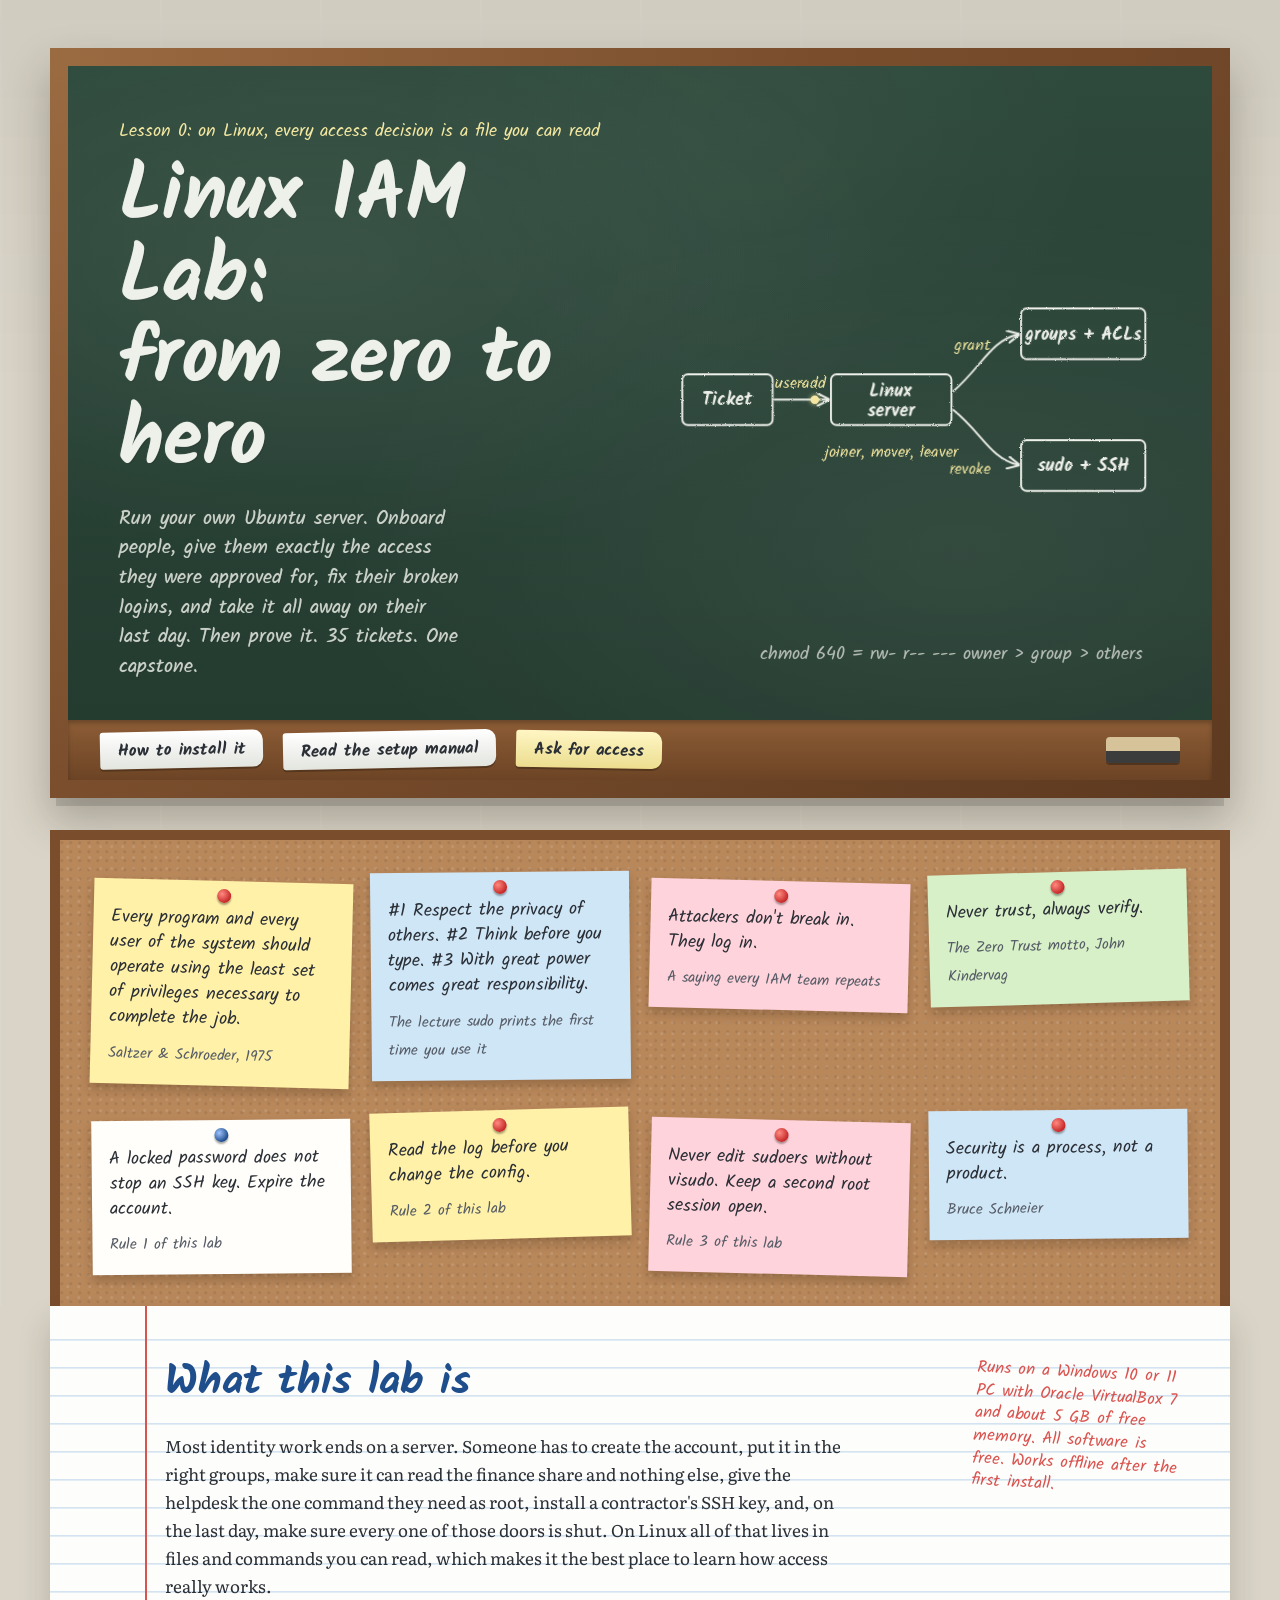
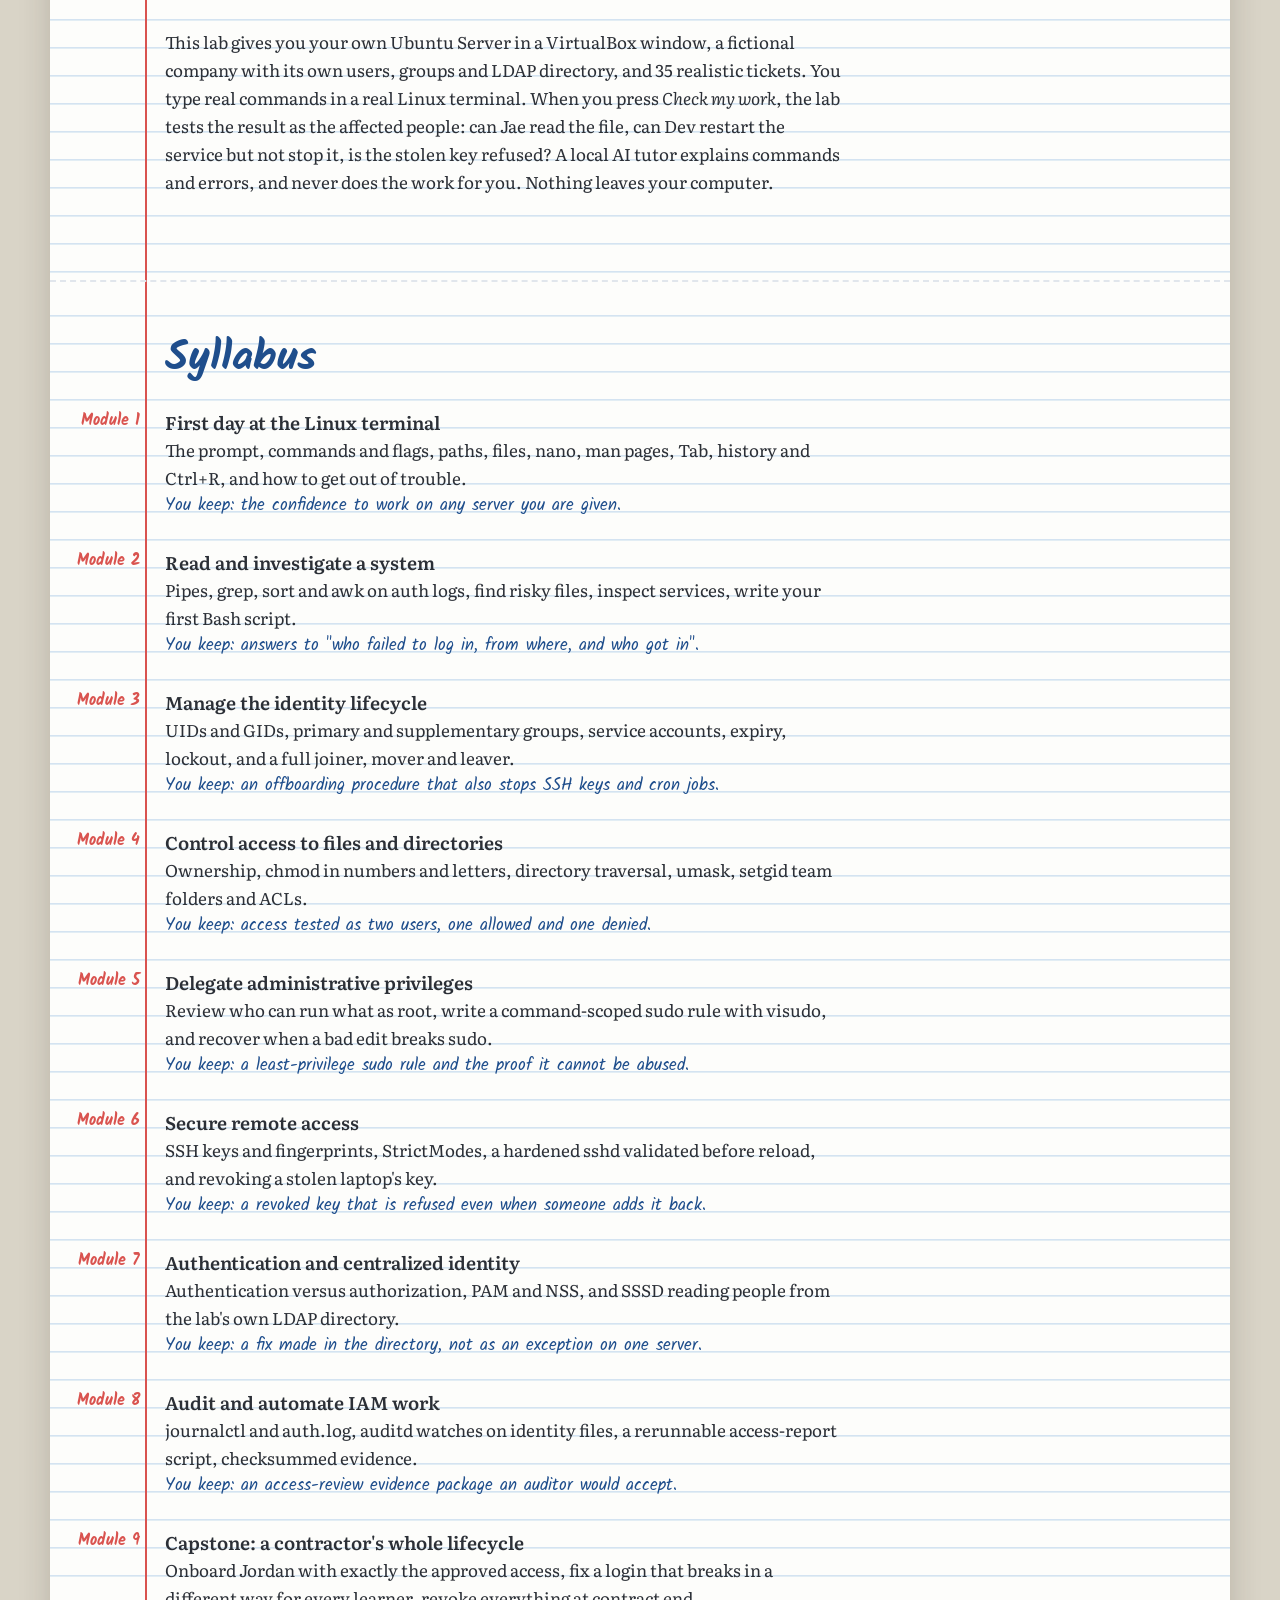
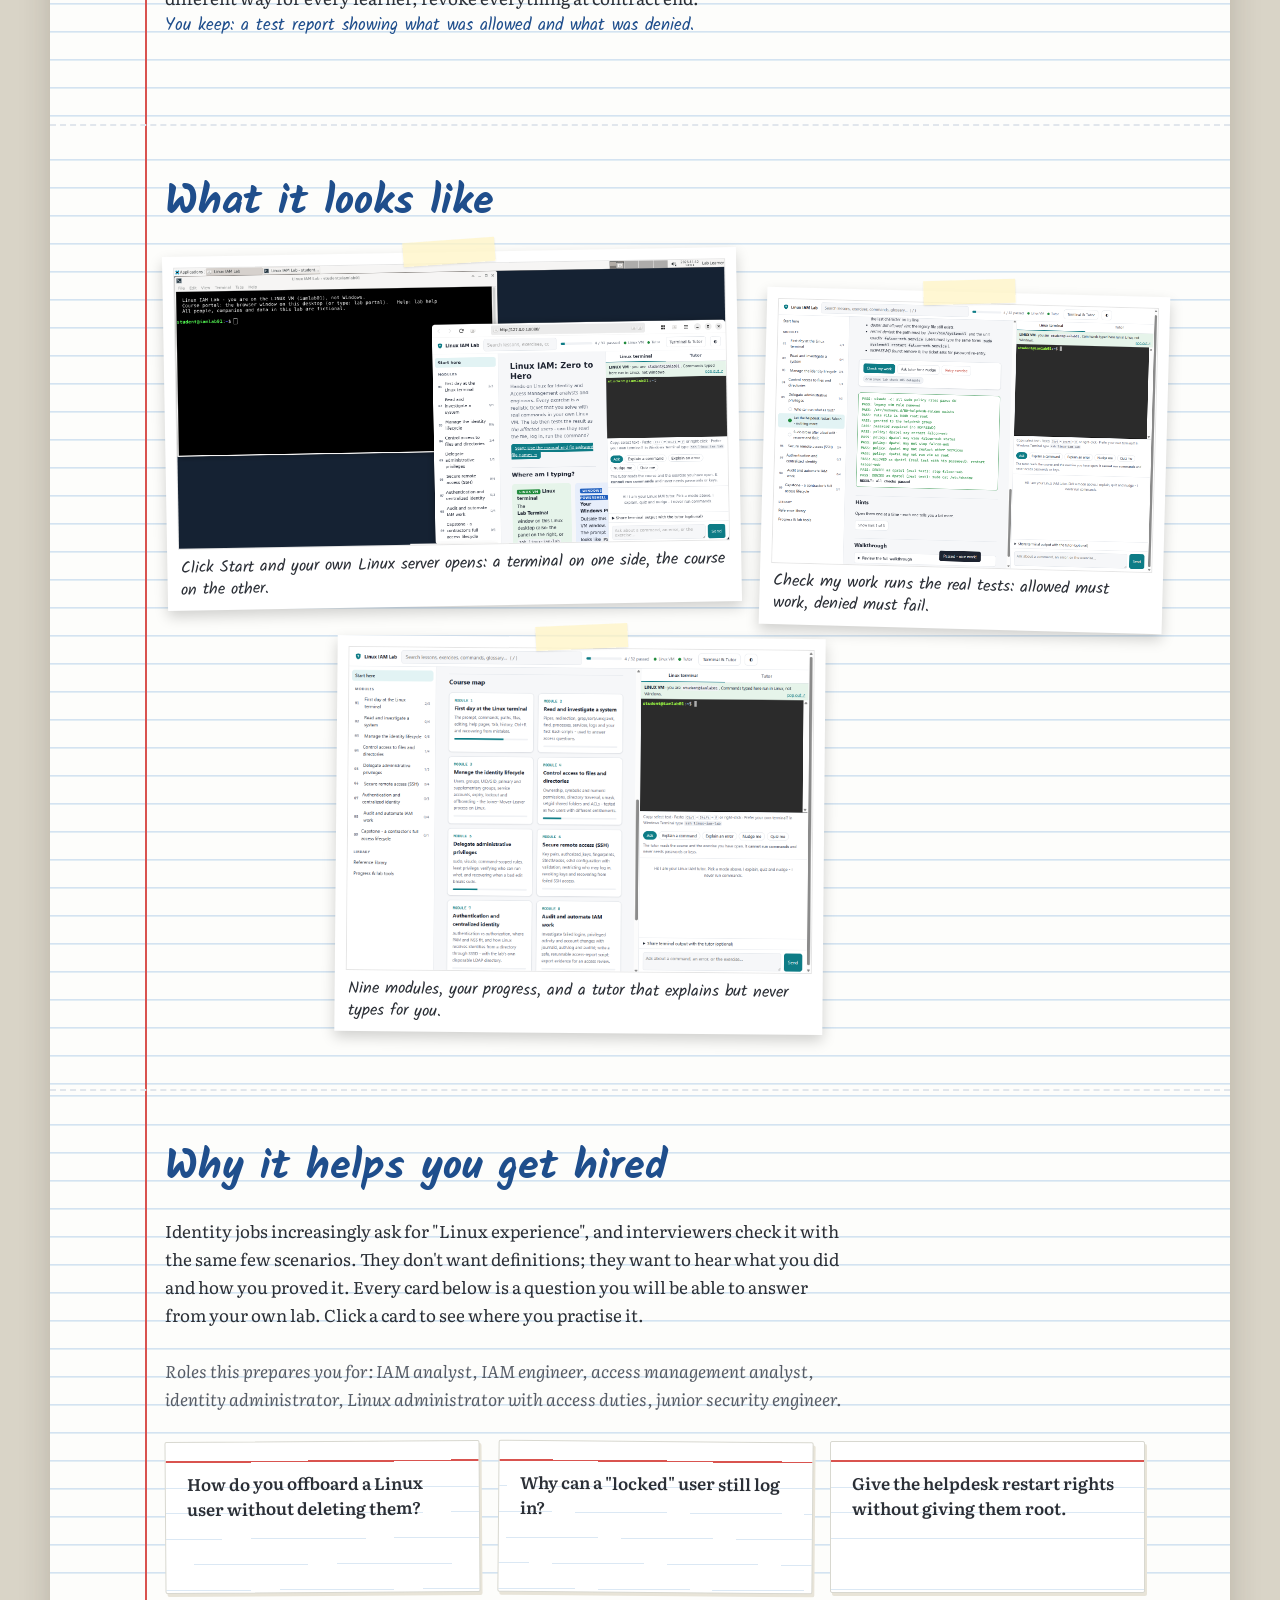
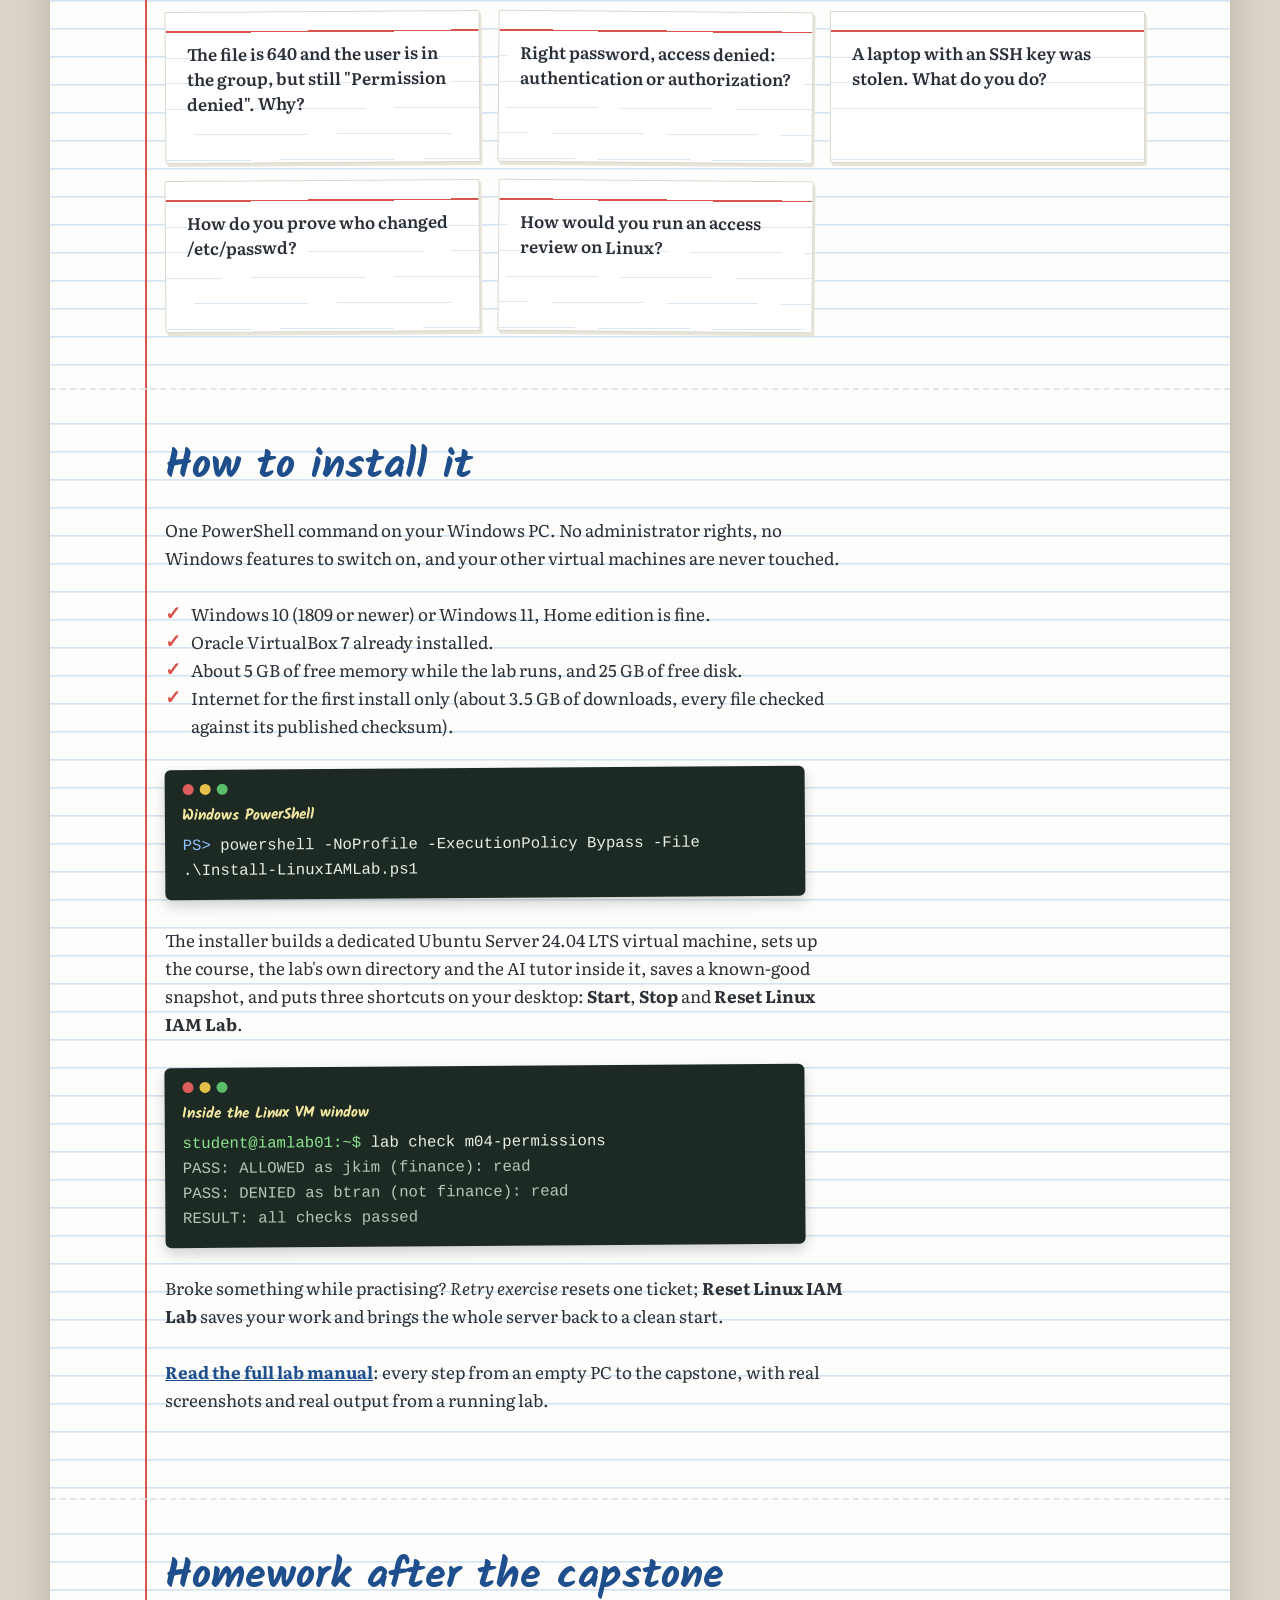
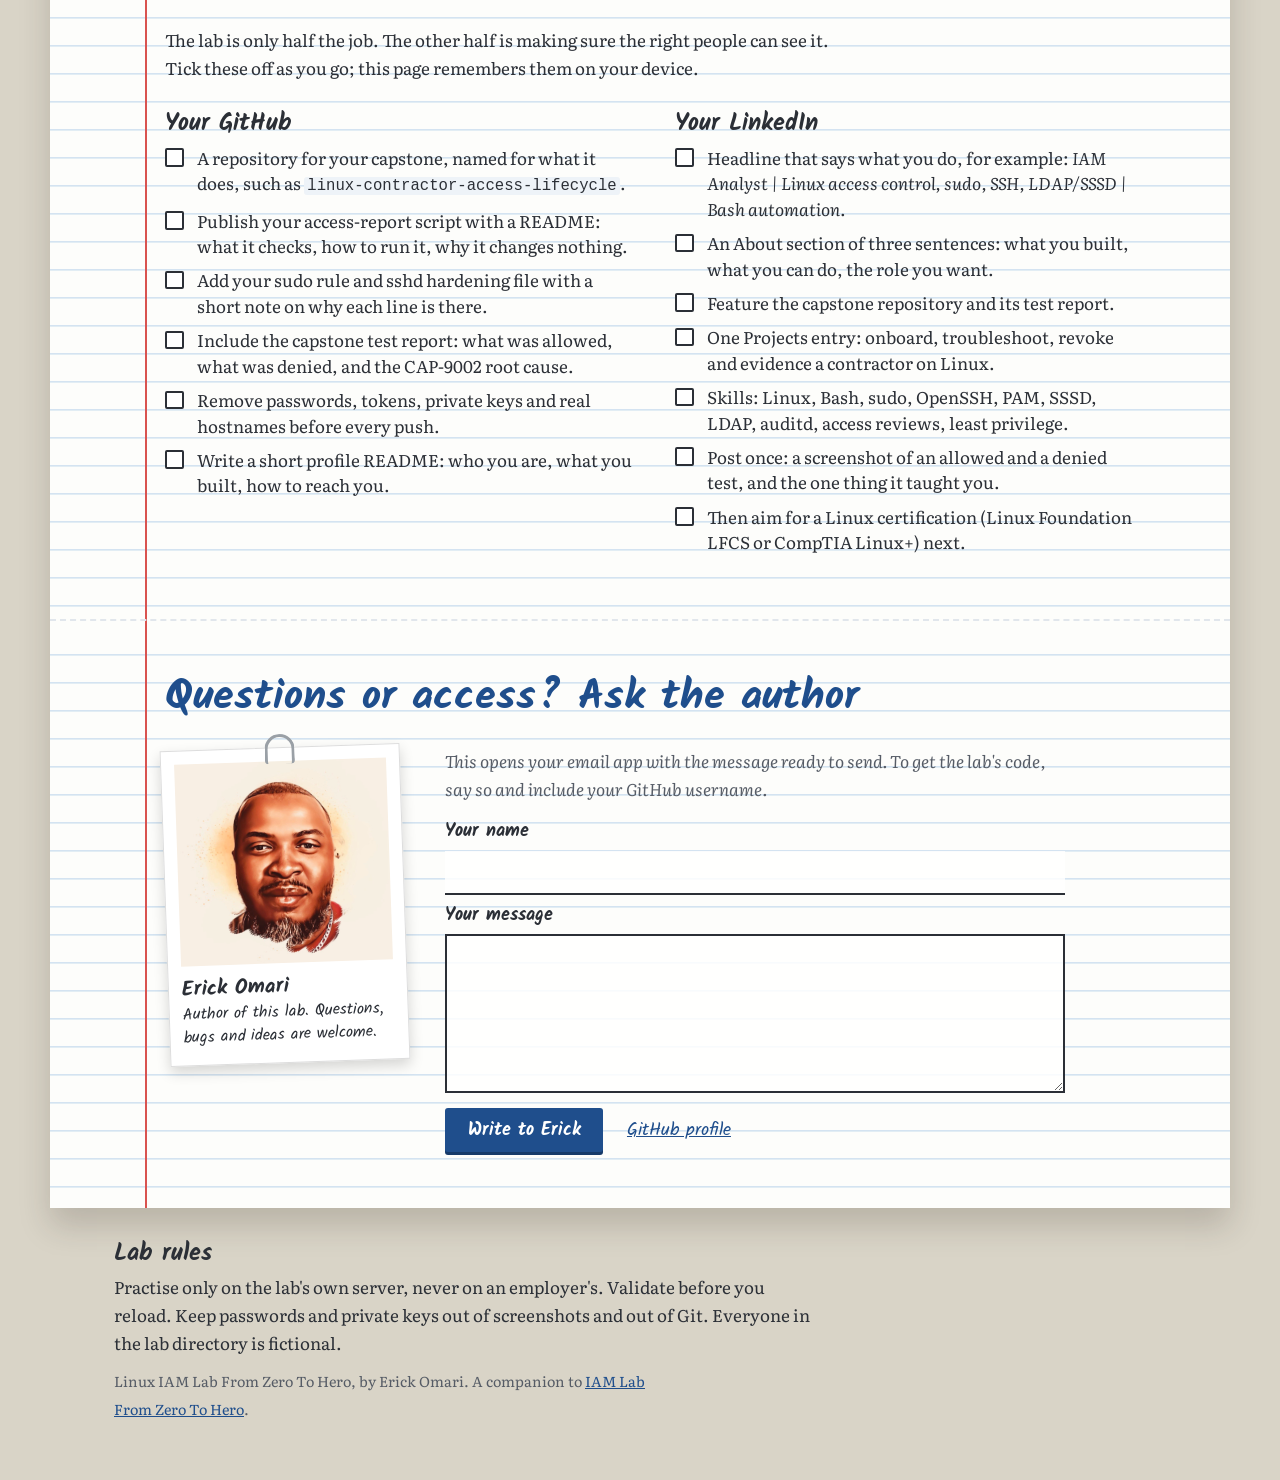
==== commit 00c052dc: "Add three IAM labs: LDAP basics, directory group lifecycle, health check - m07-ldap-basics (IAM-7004" ====
--- a/landing/index.html
+++ b/landing/index.html
@@ -4,10 +4,10 @@
   <meta charset="utf-8" />
   <meta name="viewport" content="width=device-width, initial-scale=1" />
   <title>Linux IAM Lab From Zero To Hero</title>
-  <meta name="description" content="A hands-on Linux lab for Identity and Access Management: your own Ubuntu server, real users, groups, permissions, sudo, SSH keys, PAM, SSSD and LDAP, 32 checked tickets and a contractor capstone." />
+  <meta name="description" content="A hands-on Linux lab for Identity and Access Management: your own Ubuntu server, real users, groups, permissions, sudo, SSH keys, PAM, SSSD and LDAP, 35 checked tickets and a contractor capstone." />
   <meta name="author" content="Erick Omari" />
   <meta property="og:title" content="Linux IAM Lab From Zero To Hero" />
-  <meta property="og:description" content="Grant, troubleshoot, audit and revoke access on a real Linux server. 9 modules, 32 tickets, one capstone." />
+  <meta property="og:description" content="Grant, troubleshoot, audit and revoke access on a real Linux server. 9 modules, 35 tickets, one capstone." />
   <meta property="og:image" content="img/01-linux-desktop.png" />
   <link rel="icon" href="img/favicon.svg" type="image/svg+xml" />
   <link rel="preconnect" href="https://fonts.googleapis.com" />
@@ -27,7 +27,7 @@
         <p id="board-sub" class="chalk board__sub">
           Run your own Ubuntu server. Onboard people, give them exactly the access
           they were approved for, fix their broken logins, and take it all away on
-          their last day. Then prove it. 32 tickets. One capstone.
+          their last day. Then prove it. 35 tickets. One capstone.
         </p>
 
         <svg class="board__diagram" viewBox="0 0 520 250" aria-hidden="true">
@@ -128,7 +128,7 @@
       </p>
       <p>
         This lab gives you your own Ubuntu Server in a VirtualBox window, a fictional company
-        with its own users, groups and LDAP directory, and 32 realistic tickets. You type real
+        with its own users, groups and LDAP directory, and 35 realistic tickets. You type real
         commands in a real Linux terminal. When you press <em>Check my work</em>, the lab tests
         the result as the affected people: can Jae read the file, can Dev restart the service but
         not stop it, is the stolen key refused? A local AI tutor explains commands and errors,
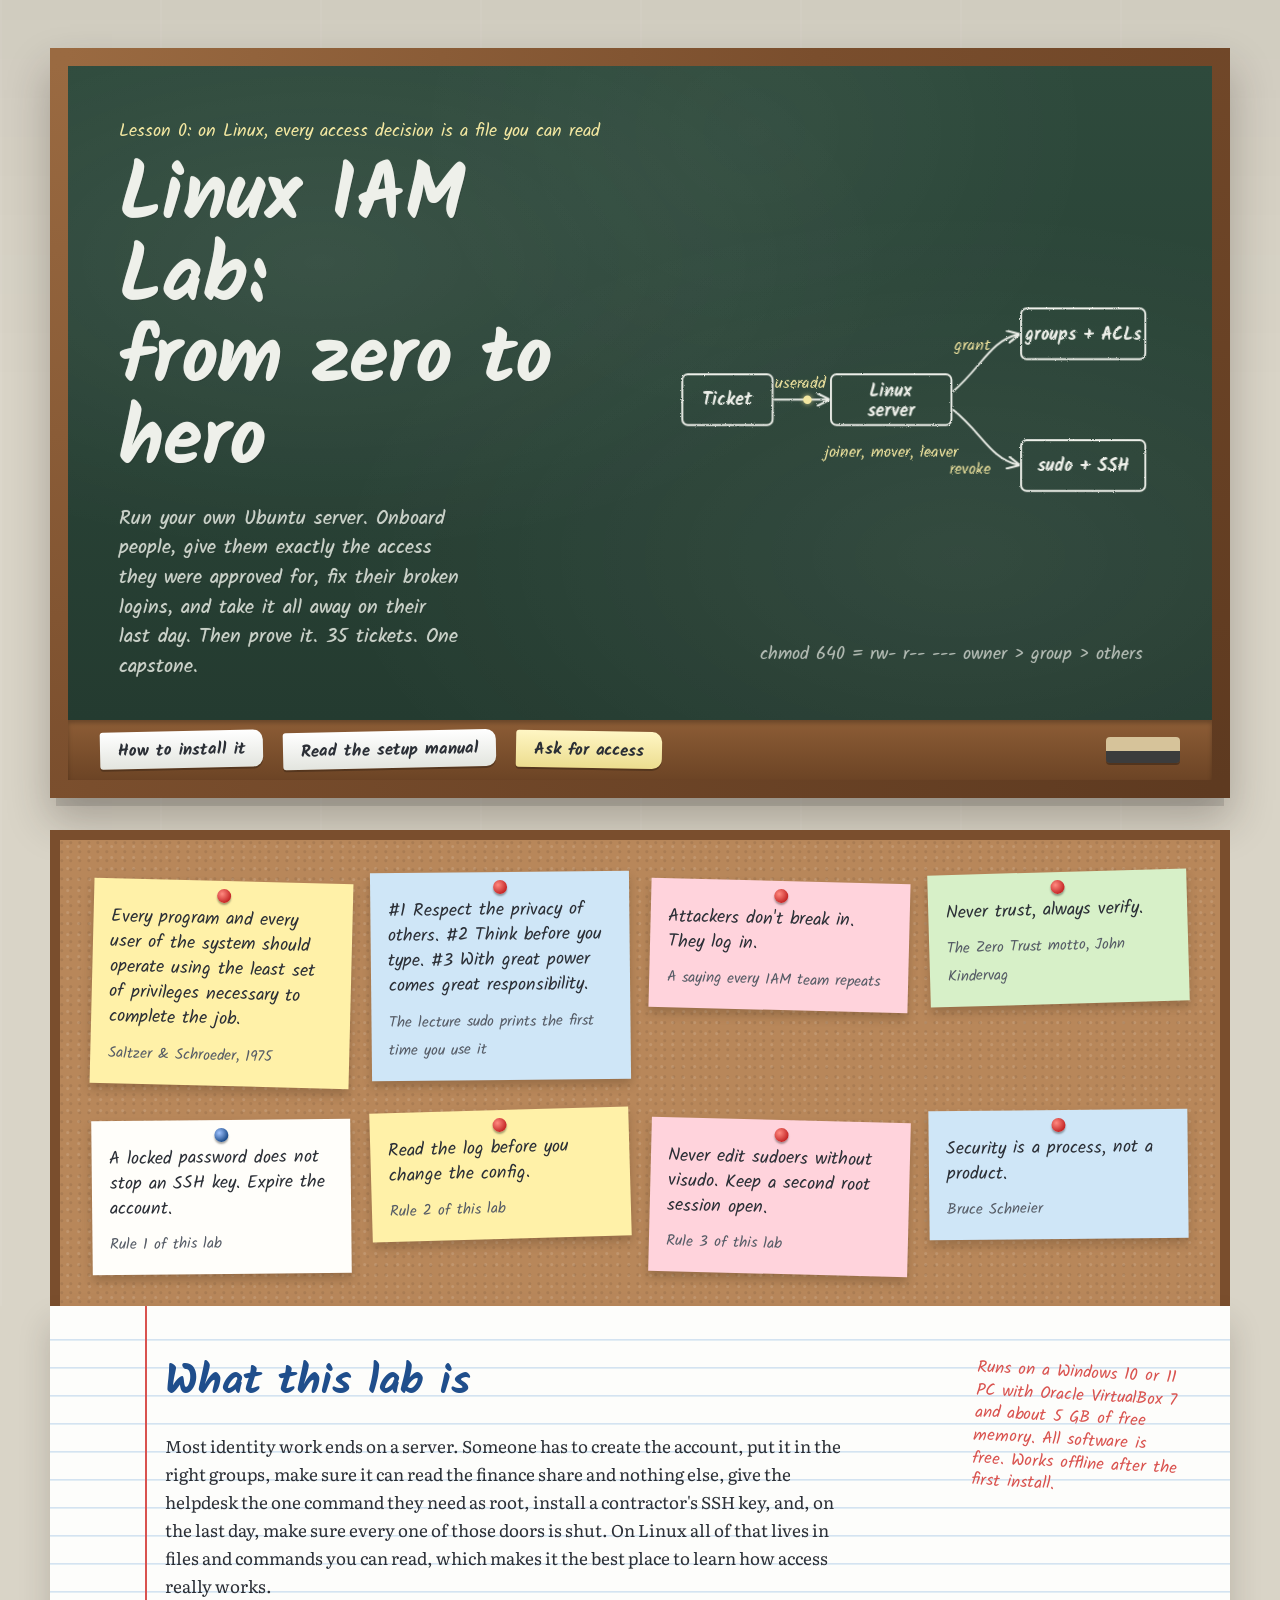
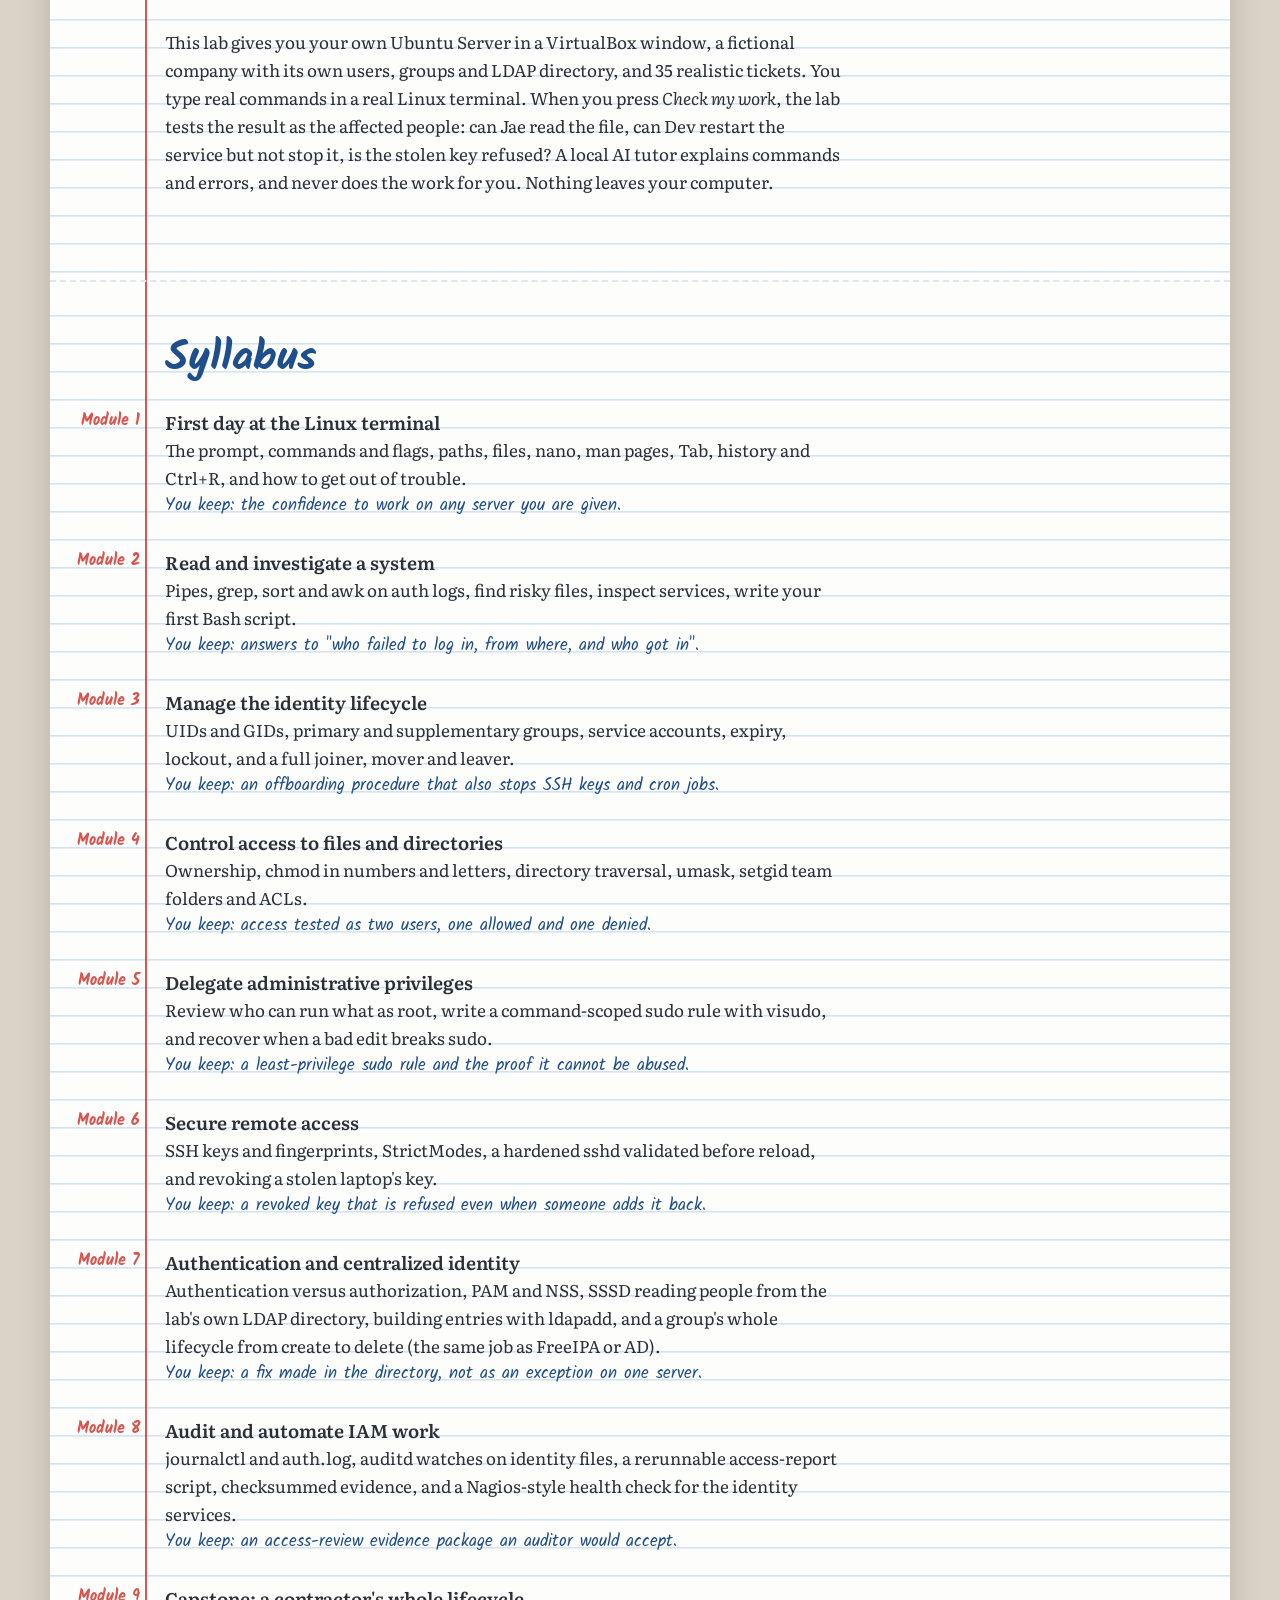
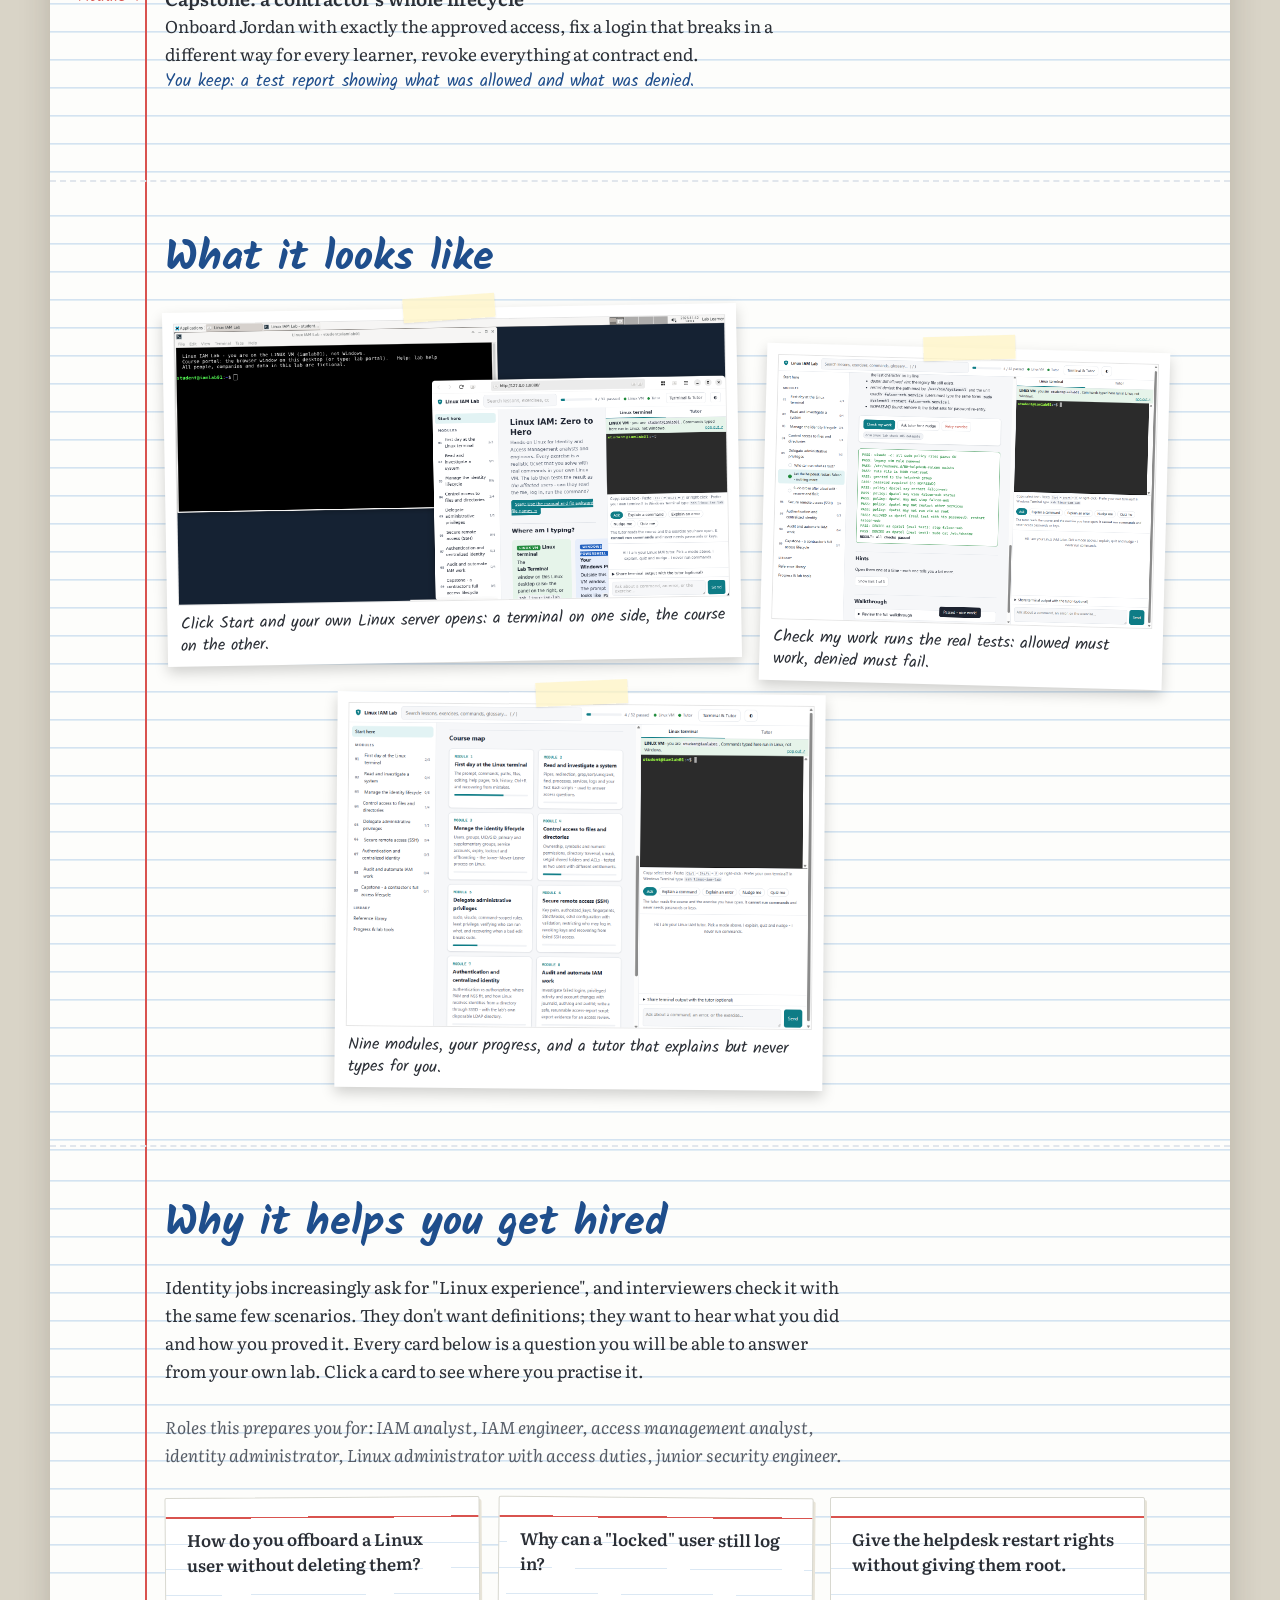
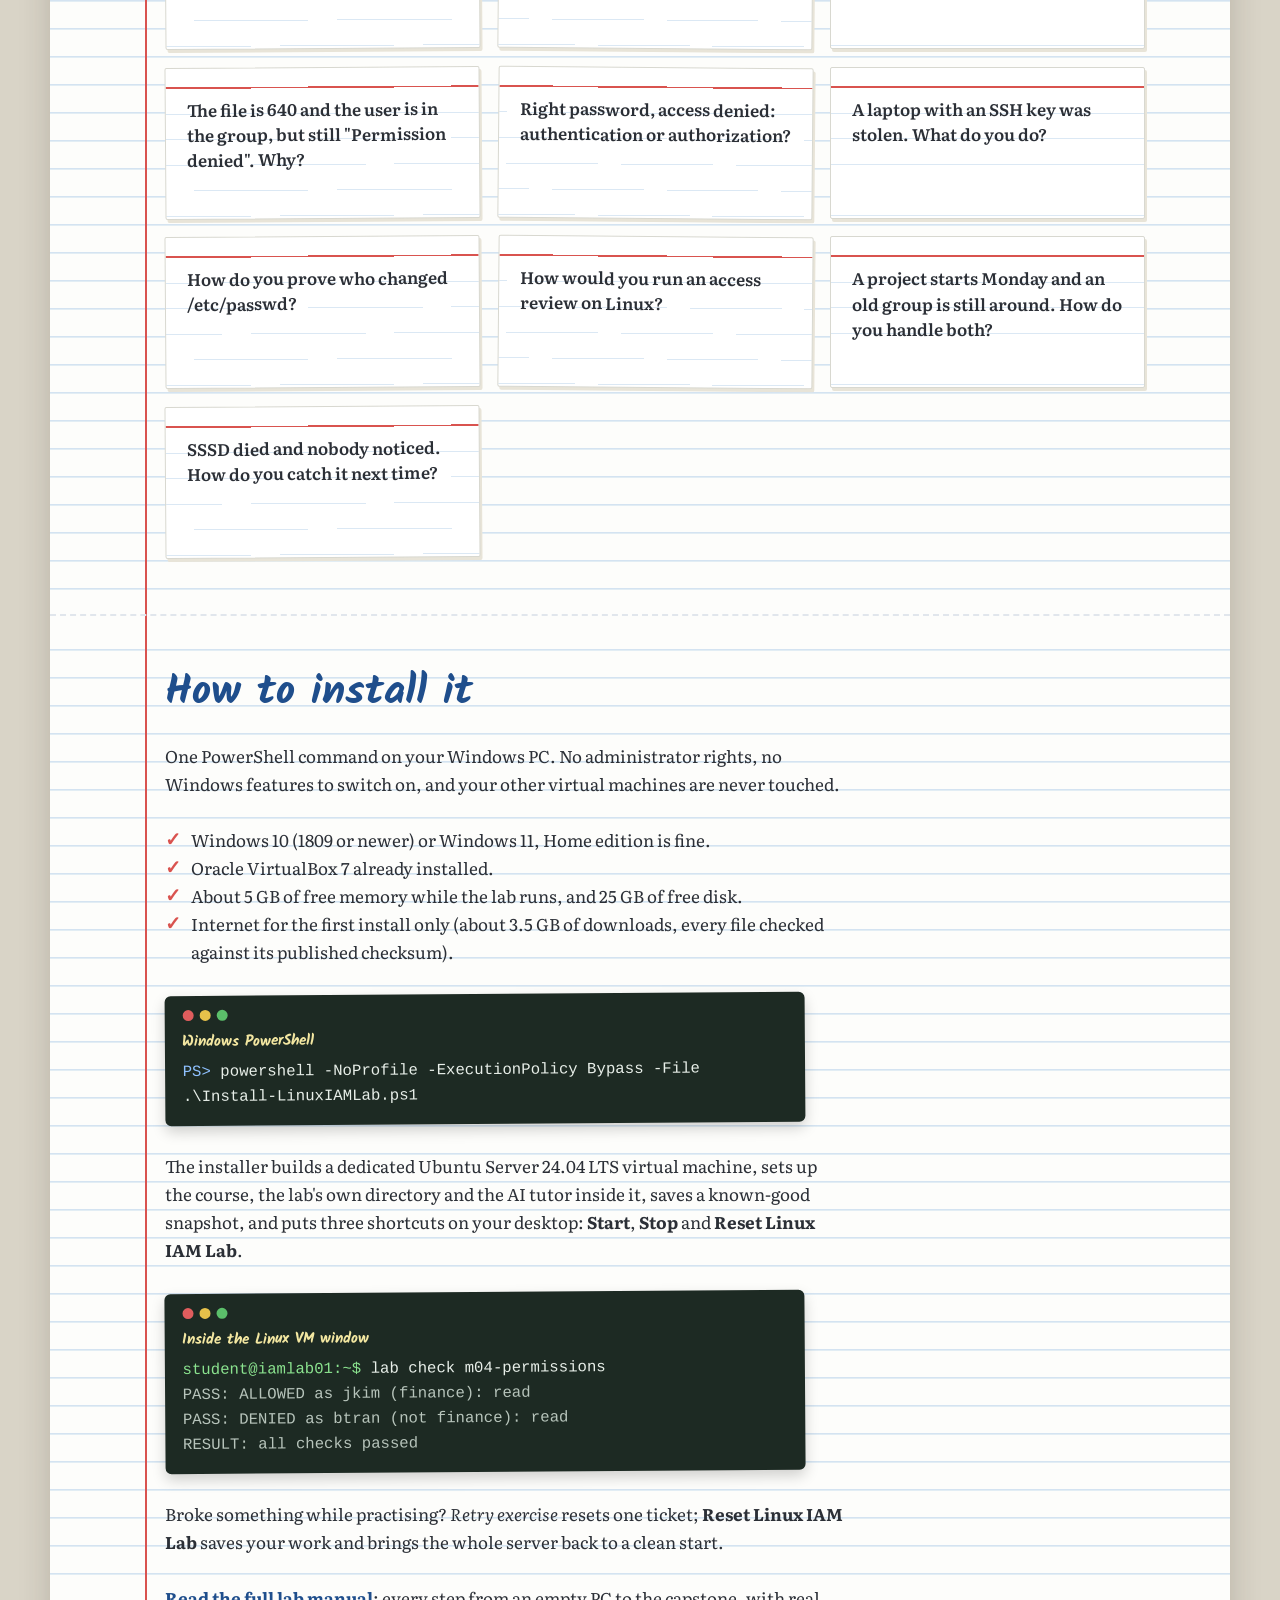
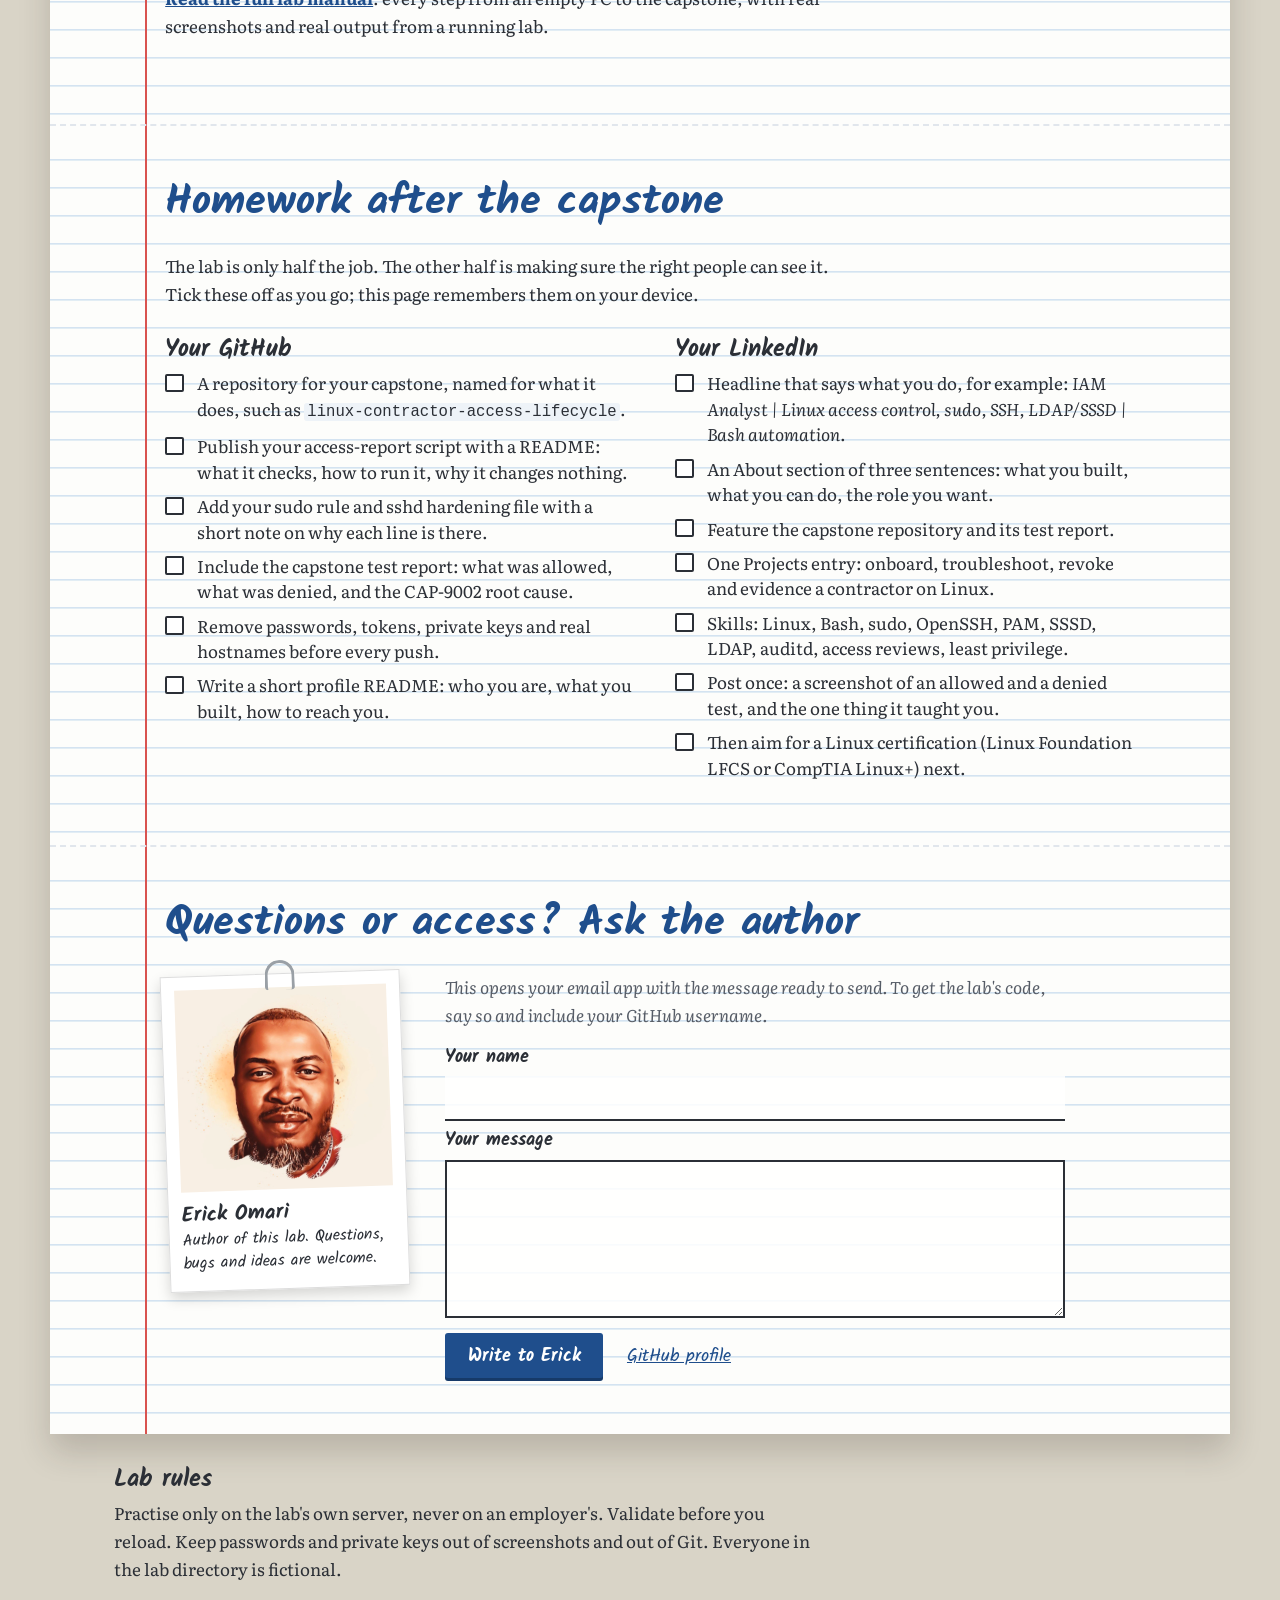
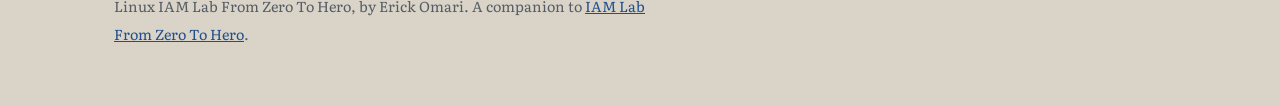
==== commit cf09e284: "Landing page and manual: describe the three new labs - Module 7 and 8 cards mention ldapadd, the gro" ====
--- a/landing/index.html
+++ b/landing/index.html
@@ -173,12 +173,12 @@
         </li>
         <li value="7">
           <h3>Authentication and centralized identity</h3>
-          <p>Authentication versus authorization, PAM and NSS, and SSSD reading people from the lab's own LDAP directory.</p>
+          <p>Authentication versus authorization, PAM and NSS, SSSD reading people from the lab's own LDAP directory, building entries with ldapadd, and a group's whole lifecycle from create to delete (the same job as FreeIPA or AD).</p>
           <p class="proof">You keep: a fix made in the directory, not as an exception on one server.</p>
         </li>
         <li value="8">
           <h3>Audit and automate IAM work</h3>
-          <p>journalctl and auth.log, auditd watches on identity files, a rerunnable access-report script, checksummed evidence.</p>
+          <p>journalctl and auth.log, auditd watches on identity files, a rerunnable access-report script, checksummed evidence, and a Nagios-style health check for the identity services.</p>
           <p class="proof">You keep: an access-review evidence package an auditor would accept.</p>
         </li>
         <li value="9">
@@ -254,6 +254,14 @@
           <span class="card__q">How would you run an access review on Linux?</span>
           <span class="card__a">Module 8. A read-only, rerunnable report script, plus checksummed evidence of users, groups, sudo rules and keys.</span>
         </button></li>
+        <li><button class="card" aria-expanded="false">
+          <span class="card__q">A project starts Monday and an old group is still around. How do you handle both?</span>
+          <span class="card__a">Module 7. Create the group in the directory with an owner and exact members, check Linux sees it, and delete the expired one.</span>
+        </button></li>
+        <li><button class="card" aria-expanded="false">
+          <span class="card__q">SSSD died and nobody noticed. How do you catch it next time?</span>
+          <span class="card__a">Module 8. A monitoring check with exit codes 0 to 3, failed-login thresholds and JSON from jq.</span>
+        </button></li>
       </ul>
     </section>
 
